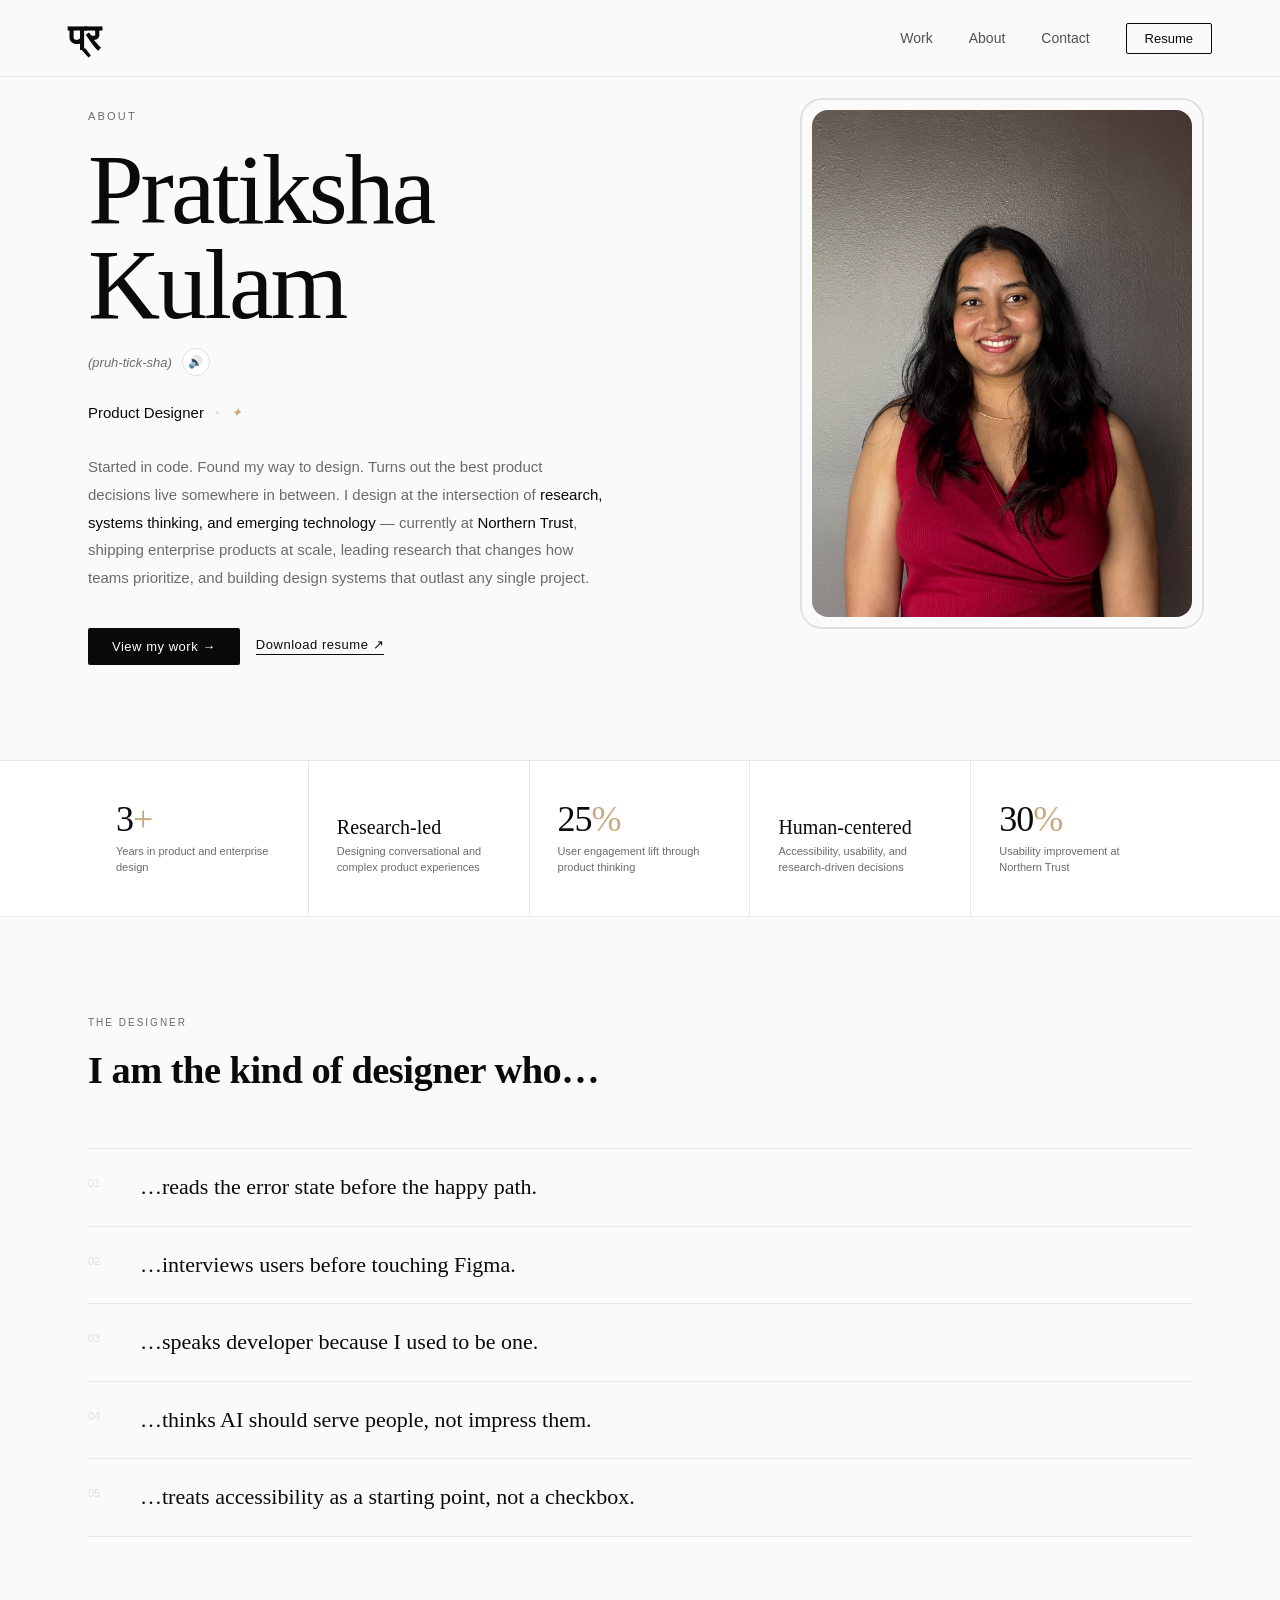
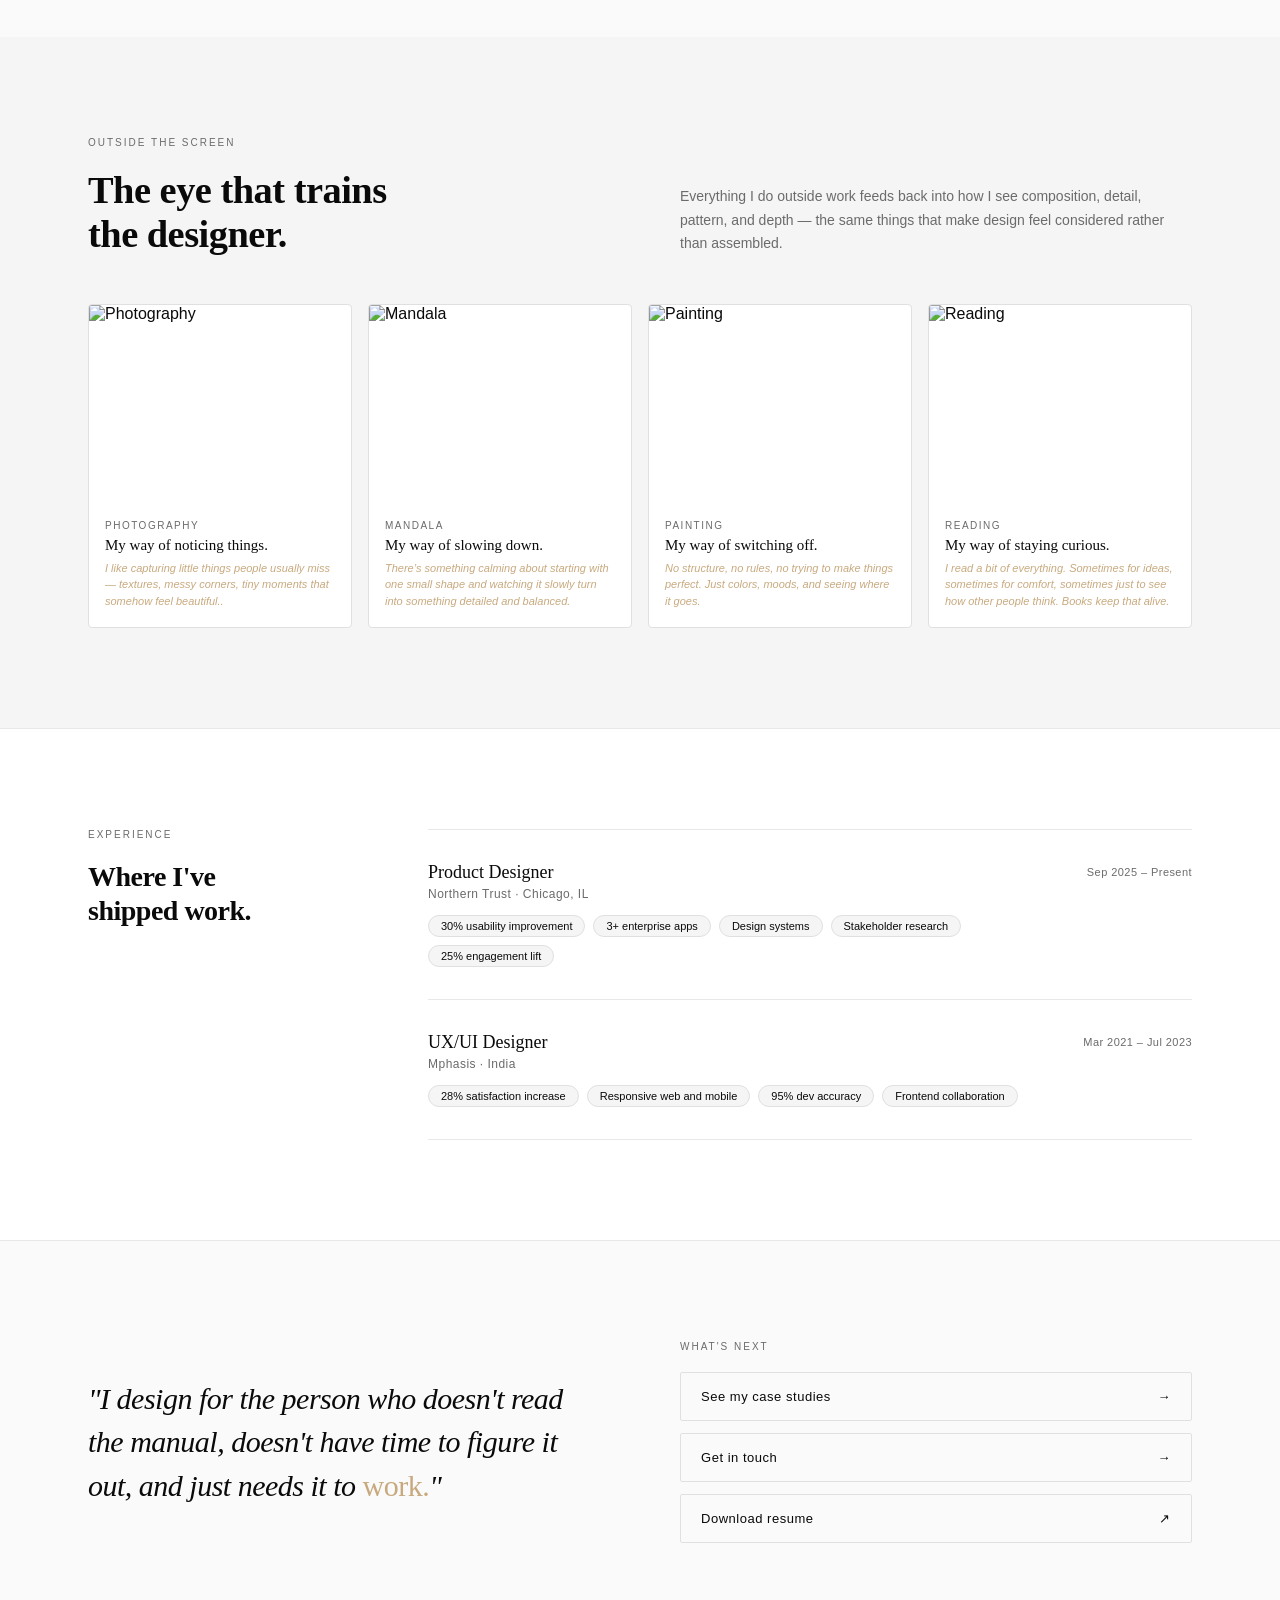
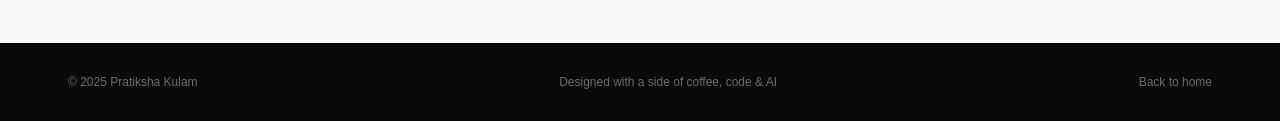
==== about.html @ eaeb9597 "Update about.html" ====
<!DOCTYPE html>
<html lang="en">
<head>
  <meta charset="UTF-8" />
  <meta name="viewport" content="width=device-width, initial-scale=1.0" />
  <title>About — Pratiksha Kulam</title>
  <style>
    *, *::before, *::after { box-sizing: border-box; margin: 0; padding: 0; }

    :root {
      --bg: #FAFAFA;
      --black: #0A0A0A;
      --white: #FFFFFF;
      --gray-light: #F5F5F5;
      --gray-mid: #E8E8E8;
      --gray-text: #6B6B6B;
      --gray-border: #E0E0E0;
      --accent: #C8A97E;
      --font-heading: 'Georgia', 'Times New Roman', serif;
      --font-body: 'Helvetica Neue', Helvetica, Arial, sans-serif;
    }

    html { scroll-behavior: smooth; }
    body {
      font-family: var(--font-body);
      background: var(--bg);
      color: var(--black);
      -webkit-font-smoothing: antialiased;
      overflow-x: hidden;
    }

    /* NAVBAR */
    nav {
      position: fixed;
      top: 0; left: 0; right: 0;
      z-index: 100;
      display: flex;
      align-items: center;
      justify-content: space-between;
      padding: 20px 68px;
      background: rgba(250,250,250,0.92);
      backdrop-filter: blur(12px);
      border-bottom: 1px solid var(--gray-mid);
    }
    .nav-logo {
      font-family: var(--font-heading);
      font-size: 36px;
      font-weight: 700;
      color: var(--black);
      text-decoration: none;
      letter-spacing: -0.5px;
      line-height: 1;
    }
    .nav-links {
      display: flex;
      align-items: center;
      gap: 36px;
      list-style: none;
      padding: 0; margin: 0;
    }
    .nav-links a {
      font-size: 14px;
      color: var(--black);
      text-decoration: none;
      opacity: 0.7;
      transition: opacity 0.2s;
    }
    .nav-links a:hover { opacity: 1; }
    .nav-resume {
      font-size: 13px !important;
      opacity: 1 !important;
      border: 1px solid var(--black);
      padding: 7px 18px;
      border-radius: 2px;
    }

    /* HERO */
    .hero {
      padding: 110px 0 95px;
      background: var(--bg);
    }
    .hero-inner {
      max-width: 1200px;
      margin: 0 auto;
      padding: 0 48px;
      display: grid;
      grid-template-columns: 1fr 380px;
      gap: 80px;
      align-items: start;
    }
    .hero-tag {
      font-size: 11px;
      letter-spacing: 0.2em;
      text-transform: uppercase;
      color: var(--gray-text);
      margin-bottom: 20px;
      display: block;
    }
    .hero-name {
      font-family: var(--font-heading);
      font-size: clamp(56px, 8vw, 100px);
      color: var(--black);
      line-height: 0.95;
      letter-spacing: -3px;
      font-weight: normal;
      margin-bottom: 16px;
    }
    .pronunciation-row {
      display: flex;
      align-items: center;
      gap: 10px;
      margin-bottom: 28px;
    }
    .pronunciation-text {
      font-size: 13px;
      color: var(--gray-text);
      font-style: italic;
    }
    .speak-btn {
      width: 28px; height: 28px;
      border-radius: 50%;
      border: 1px solid var(--gray-border);
      background: var(--white);
      cursor: pointer;
      display: flex;
      align-items: center;
      justify-content: center;
      font-size: 12px;
      transition: all 0.2s;
    }
    .speak-btn:hover { border-color: var(--black); background: var(--gray-light); }
    .speak-btn.playing { border-color: var(--accent); }
    .title-row {
      display: flex;
      align-items: center;
      gap: 12px;
      margin-bottom: 32px;
      flex-wrap: wrap;
    }
    .title-main { font-size: 15px; font-weight: 500; color: var(--black); }
    .title-dot { width: 3px; height: 3px; border-radius: 50%; background: var(--gray-border); }
    .title-fun { font-size: 13px; color: var(--gray-text); font-style: italic; }
    .accent-text { color: var(--accent); }
    .hero-bio {
      font-size: 15px;
      color: var(--gray-text);
      line-height: 1.85;
      max-width: 520px;
      margin-bottom: 36px;
    }
    .hero-bio strong { color: var(--black); font-weight: 500; }
    .hero-btns { display: flex; gap: 16px; align-items: center; }
    .btn-primary {
      background: var(--black);
      color: var(--white);
      padding: 11px 24px;
      border-radius: 2px;
      font-size: 13px;
      font-weight: 500;
      text-decoration: none;
      letter-spacing: 0.04em;
      transition: opacity 0.2s;
    }
    .btn-primary:hover { opacity: 0.75; }
    .btn-secondary {
      color: var(--black);
      font-size: 13px;
      text-decoration: none;
      border-bottom: 1px solid var(--black);
      padding-bottom: 2px;
      letter-spacing: 0.04em;
      transition: opacity 0.2s;
    }
    .btn-secondary:hover { opacity: 0.5; }

    /* PHOTO */
    .photo-img { width: 100%; aspect-ratio: 3/4; object-fit: cover; display: block; }
    .photo-placeholder {
      width: 100%;
      aspect-ratio: 3/4;
      background: var(--gray-mid);
      display: flex;
      align-items: center;
      justify-content: center;
    }
    .photo-placeholder span { font-size: 12px; color: var(--gray-text); font-style: italic; text-align: center; padding: 0 20px; }
    .photo-badge {
      position: absolute;
      bottom: 16px; left: 16px;
      background: rgba(250,250,250,0.92);
      backdrop-filter: blur(8px);
      padding: 7px 14px;
      font-size: 11px;
      letter-spacing: 0.1em;
      text-transform: uppercase;
      color: var(--black);
    }

/* FLIP CARD */
.flip-wrap {
  position: relative;
  width: 380px;
  margin-right: 60px;
}
.flip-wrap::before {
  content: '';
  position: absolute;
  top: -12px;
  left: -12px;
  right: -12px;
  bottom: -12px;
  border: 2.5px solid var(--gray-border);
  border-radius: 22px;
  z-index: 0;
  pointer-events: none;
}
    
.flip-card {
  width: 100%;
  aspect-ratio: 3/4;
  position: relative;
  border-radius: 16px;
  overflow: visible;
}
.flip-card-front,
.flip-card-back {
  position: absolute;
  top: 0; left: 0;
  width: 100%;
  height: 100%;
  overflow: visible;
  border-radius: 16px;
  transition: opacity 0.4s ease;
}
.flip-card-front img,
.flip-card-back img {
  border-radius: 16px;
}
.flip-card-front { opacity: 1; z-index: 2; }
.flip-card-back { opacity: 0; z-index: 1; }
.flip-wrap:hover .flip-card-front { opacity: 0; z-index: 1; }
.flip-wrap:hover .flip-card-back { opacity: 1; z-index: 2; }
.flip-card-back .bubble { transform: none; }
.photo-img {
  width: 100%;
  height: 100%;
  object-fit: cover;
  display: block;
  border-radius: 16px;
}

/* BUBBLES — iMessage style */
.bubble {
  position: absolute;
  padding: 9px 14px;
  font-size: 12px;
  font-family: var(--font-body);
  white-space: nowrap;
  box-shadow: 0 2px 12px rgba(0,0,0,0.10);
  animation: floatBubble 3s ease-in-out infinite;
  z-index: 10;
  border-radius: 18px;
  line-height: 1.3;
}

/* received — gray, tail on left */
.bubble.received {
  background: #E8E8E8;
  color: var(--black);
  border-bottom-left-radius: 4px;
}
.bubble.received::before {
  content: '';
  position: absolute;
  bottom: 0; left: -6px;
  width: 12px; height: 12px;
  background: #E8E8E8;
  clip-path: polygon(100% 0, 100% 100%, 0 100%);
}

/* sent — black, tail on right */
.bubble.sent {
  background: var(--black);
  color: var(--white);
  border-bottom-right-radius: 4px;
}
.bubble.sent::before {
  content: '';
  position: absolute;
  bottom: 0; right: -6px;
  width: 12px; height: 12px;
  background: var(--black);
  clip-path: polygon(0 0, 0 100%, 100% 100%);
}

/* positions — all kept inside viewport */
.b1 {
  top: 6%;
  right: -10%;
  animation-delay: 0s;
  animation-duration: 3.2s;
}
.b2 {
  top: 35%;
  left: -5%;
  animation-delay: 0.6s;
  animation-duration: 3.8s;
}
.b3 {
  bottom: 30%;
  right: -8%;
  animation-delay: 1.1s;
  animation-duration: 3.5s;
}
.b4 {
  bottom: 8%;
  left: -3%;
  animation-delay: 0.3s;
  animation-duration: 4s;
}

@keyframes floatBubble {
  0%   { transform: translateY(0px); }
  50%  { transform: translateY(-7px); }
  100% { transform: translateY(0px); }
}

    /* IMPACT BAR */
    .impact-bar {
      border-top: 1px solid var(--gray-mid);
      border-bottom: 1px solid var(--gray-mid);
      background: var(--white);
    }
    .impact-grid {
      max-width: 1200px;
      margin: 0 auto;
      padding: 0 48px;
      display: grid;
      grid-template-columns: repeat(5, 1fr);
    }
    .impact-cell {
      padding: 40px 28px;
      border-right: 1px solid var(--gray-mid);
    }
    .impact-cell:last-child { border-right: none; }
    .impact-num {
      font-family: var(--font-heading);
      font-size: 36px;
      color: var(--black);
      line-height: 1;
      margin-bottom: 6px;
      letter-spacing: -1px;
    }
    .impact-num em { font-style: normal; color: var(--accent); }
    .impact-label { font-size: 11px; color: var(--gray-text); line-height: 1.5; }

    /* I AM SECTION */
    .iam-section { padding: 100px 0; background: var(--bg); }
    .iam-inner { max-width: 1200px; margin: 0 auto; padding: 0 48px; }
    .section-label {
      font-size: 10px;
      letter-spacing: 0.2em;
      text-transform: uppercase;
      color: var(--gray-text);
      margin-bottom: 20px;
      display: block;
    }
    .iam-heading {
      font-family: var(--font-heading);
      font-size: clamp(28px, 3vw, 40px);
      color: var(--black);
      line-height: 1.15;
      letter-spacing: -0.5px;
      margin-bottom: 56px;
    }
    .iam-lines { display: flex; flex-direction: column; }
    .iam-line {
      display: grid;
      grid-template-columns: 32px 1fr;
      gap: 20px;
      align-items: start;
      padding: 24px 0;
      border-bottom: 1px solid var(--gray-mid);
      cursor: default;
    }
    .iam-line:first-child { border-top: 1px solid var(--gray-mid); }
    .iam-line:hover { background: var(--gray-light); padding: 24px 20px; margin: 0 -20px; }
    .iam-num { font-size: 11px; color: var(--gray-border); padding-top: 4px; }
    .iam-statement {
      font-family: var(--font-heading);
      font-size: clamp(17px, 1.8vw, 22px);
      color: var(--black);
      line-height: 1.3;
    }
    .iam-sub {
      font-size: 13px;
      color: var(--gray-text);
      line-height: 1.6;
      max-width: 580px;
      max-height: 0;
      overflow: hidden;
      opacity: 0;
      margin-top: 0;
      transition: max-height 0.35s ease, opacity 0.35s ease, margin-top 0.35s;
    }
    .iam-line:hover .iam-sub {
      max-height: 80px;
      opacity: 1;
      margin-top: 8px;
    }

    /* OUTSIDE SECTION */
    .outside-section { padding: 100px 0; background: var(--gray-light); }
    .outside-inner { max-width: 1200px; margin: 0 auto; padding: 0 48px; }
    .outside-header {
      display: grid;
      grid-template-columns: 1fr 1fr;
      gap: 80px;
      align-items: end;
      margin-bottom: 48px;
    }
    .outside-heading {
      font-family: var(--font-heading);
      font-size: clamp(28px, 3vw, 40px);
      color: var(--black);
      line-height: 1.15;
      letter-spacing: -0.5px;
    }
    .outside-intro { font-size: 14px; color: var(--gray-text); line-height: 1.7; }
    .outside-grid { display: grid; grid-template-columns: repeat(4, 1fr); gap: 16px; }
    .outside-card {
      background: var(--white);
      border: 1px solid var(--gray-border);
      border-radius: 4px;
      overflow: hidden;
      transition: transform 0.25s, box-shadow 0.25s;
    }
    .outside-card:hover { transform: translateY(-4px); box-shadow: 0 12px 32px rgba(0,0,0,0.07); }
    .outside-img { width: 100%; aspect-ratio: 4/3; object-fit: cover; display: block; }
    .outside-img-placeholder {
      width: 100%;
      aspect-ratio: 4/3;
      background: var(--gray-mid);
      display: flex;
      align-items: center;
      justify-content: center;
      font-size: 32px;
    }
    .outside-card-body { padding: 18px 16px; }
    .outside-card-tag { font-size: 10px; letter-spacing: 0.15em; text-transform: uppercase; color: var(--gray-text); margin-bottom: 6px; }
    .outside-card-title { font-family: var(--font-heading); font-size: 15px; color: var(--black); margin-bottom: 6px; }
    .outside-card-connect { font-size: 11px; color: var(--accent); font-style: italic; line-height: 1.5; }

    /* EXPERIENCE */
    .exp-section { padding: 100px 0; background: var(--white); border-top: 1px solid var(--gray-mid); }
    .exp-inner {
      max-width: 1200px;
      margin: 0 auto;
      padding: 0 48px;
      display: grid;
      grid-template-columns: 260px 1fr;
      gap: 80px;
    }
    .exp-heading {
      font-family: var(--font-heading);
      font-size: 28px;
      color: var(--black);
      line-height: 1.2;
      letter-spacing: -0.5px;
      position: sticky;
      top: 100px;
    }
    .exp-list { display: flex; flex-direction: column; }
    .exp-item {
      display: grid;
      grid-template-columns: 1fr auto;
      gap: 32px;
      padding: 32px 0;
      border-bottom: 1px solid var(--gray-mid);
    }
    .exp-item:first-child { border-top: 1px solid var(--gray-mid); }
    .exp-role { font-family: var(--font-heading); font-size: 18px; color: var(--black); margin-bottom: 4px; }
    .exp-company { font-size: 12px; color: var(--gray-text); letter-spacing: 0.04em; margin-bottom: 14px; }
    .exp-highlights { display: flex; flex-wrap: wrap; gap: 8px; }
    .exp-highlight {
      font-size: 11px;
      color: var(--black);
      background: var(--gray-light);
      border: 1px solid var(--gray-border);
      padding: 4px 12px;
      border-radius: 100px;
    }
    .exp-period { font-size: 11px; color: var(--gray-text); white-space: nowrap; letter-spacing: 0.04em; padding-top: 4px; }

    /* CLOSING */
    .quote-section { padding: 100px 0; background: var(--bg); border-top: 1px solid var(--gray-mid); }
    .quote-inner {
      max-width: 1200px;
      margin: 0 auto;
      padding: 0 48px;
      display: grid;
      grid-template-columns: 1fr 1fr;
      gap: 80px;
      align-items: center;
    }
    .quote-text {
      font-family: var(--font-heading);
      font-size: clamp(20px, 2.5vw, 30px);
      font-style: italic;
      color: var(--black);
      line-height: 1.45;
      letter-spacing: -0.5px;
    }
    .quote-text em { color: var(--accent); font-style: normal; }
    .quote-cta-label { font-size: 10px; letter-spacing: 0.2em; text-transform: uppercase; color: var(--gray-text); margin-bottom: 20px; }
    .quote-cta-links { display: flex; flex-direction: column; gap: 12px; }
    .quote-link {
      display: flex;
      align-items: center;
      justify-content: space-between;
      padding: 16px 20px;
      border: 1px solid var(--gray-border);
      border-radius: 2px;
      text-decoration: none;
      color: var(--black);
      font-size: 13px;
      font-weight: 500;
      letter-spacing: 0.04em;
      transition: background 0.2s, border-color 0.2s, color 0.2s;
    }
    .quote-link:hover { background: var(--black); color: var(--white); border-color: var(--black); }

    /* FOOTER */
    footer {
      background: var(--black);
      color: rgba(255,255,255,0.4);
      padding: 32px 68px;
      display: flex;
      align-items: center;
      justify-content: space-between;
      font-size: 12px;
    }
    footer a { color: rgba(255,255,255,0.4); text-decoration: none; }
    footer a:hover { color: rgba(255,255,255,0.7); }

    /* FADE IN */
    .fade-in {
      opacity: 0;
      transform: translateY(22px);
      transition: opacity 0.65s ease, transform 0.65s ease;
    }
    .fade-in.visible { opacity: 1; transform: translateY(0); }

    /* RESPONSIVE */
    @media (max-width: 1024px) {
      nav { padding: 18px 32px; }
      .hero-inner { grid-template-columns: 1fr; gap: 48px; }
      .hero-photo { max-width: 340px; }
      .impact-grid { grid-template-columns: repeat(3, 1fr); }
      .impact-cell:nth-child(3) { border-right: none; }
      .impact-cell:nth-child(4) { border-top: 1px solid var(--gray-mid); }
      .outside-header { grid-template-columns: 1fr; gap: 20px; }
      .outside-grid { grid-template-columns: 1fr 1fr; }
      .exp-inner { grid-template-columns: 1fr; gap: 40px; }
      .exp-heading { position: static; }
      .quote-inner { grid-template-columns: 1fr; gap: 40px; }
    }
    @media (max-width: 640px) {
      nav { padding: 16px 20px; }
      .nav-links { gap: 20px; }
      .hero-inner, .iam-inner, .outside-inner, .exp-inner, .quote-inner { padding: 0 24px; }
      .impact-grid { grid-template-columns: 1fr 1fr; padding: 0 24px; }
      .outside-grid { grid-template-columns: 1fr 1fr; }
      footer { padding: 24px; flex-direction: column; gap: 8px; text-align: center; }
    }
  </style>
</head>
<body>

<nav>
  <a class="nav-logo" href="index.html">प्र</a>
  <ul class="nav-links">
    <li><a href="index.html#work">Work</a></li>
    <li><a href="about.html">About</a></li>
    <li><a href="index.html#contact">Contact</a></li>
    <li><a href="resume.pdf" class="nav-resume">Resume</a></li>
  </ul>
</nav>

<section class="hero">
  <div class="hero-inner">
    <div class="fade-in">
      <span class="hero-tag">About</span>
      <h1 class="hero-name">Pratiksha<br>Kulam</h1>
      <div class="pronunciation-row">
        <span class="pronunciation-text">(pruh-tick-sha)</span>
        <button class="speak-btn" id="speakBtn" title="Hear my name" aria-label="Play name pronunciation">🔊</button>
      </div>
      <div class="title-row">
        <span class="title-main">Product Designer</span>
        <span class="title-dot"></span>
        <span class="title-fun"><span class="accent-text">✦</span></span>
      </div>
      <p class="hero-bio">
        Started in code. Found my way to design. Turns out the best product decisions live somewhere in between. I design at the intersection of <strong>research, systems thinking, and emerging technology</strong> — currently at <strong>Northern Trust</strong>, shipping enterprise products at scale, leading research that changes how teams prioritize, and building design systems that outlast any single project.
      </p>
      <div class="hero-btns">
        <a href="index.html#work" class="btn-primary">View my work →</a>
        <a href="resume.pdf" target="_blank" class="btn-secondary">Download resume ↗</a>
      </div>
    </div>
    <div class="flip-wrap fade-in" style="transition-delay:0.15s;">
      <div class="flip-card">
        <div class="flip-card-inner">

          <!-- FRONT -->
          <div class="flip-card-front">
            <img src="prof-me1.jpeg" alt="Pratiksha Kulam" class="photo-img" />
          </div>

          <!-- BACK -->
          <div class="flip-card-back">
            <img src="me2.jpeg" alt="Pratiksha having fun" class="photo-img" />
            <!-- bubbles outside frame -->
            <div class="bubble b1 received">Always moody ☁️</div>
            <div class="bubble b2 sent">Coffee addict ☕</div>
            <div class="bubble b3 received">Burger enthusiast 🍔</div>
            <div class="bubble b4 sent">Funny by accident 😅</div>
          </div>

        </div>
      </div>
    </div>
  </div>
</section>

<div class="impact-bar fade-in">
  <div class="impact-grid">
    <div class="impact-cell">
      <p class="impact-num">3<em>+</em></p>
      <p class="impact-label">Years in product and enterprise design</p>
    </div>
    <div class="impact-cell">
      <p class="impact-num" style="font-size:20px;letter-spacing:0;padding-top:16px;">Research-led</p>
      <p class="impact-label">Designing conversational and complex product experiences</p>
    </div>
    <div class="impact-cell">
      <p class="impact-num">25<em>%</em></p>
      <p class="impact-label">User engagement lift through product thinking</p>
    </div>
    <div class="impact-cell">
      <p class="impact-num" style="font-size:20px;letter-spacing:0;padding-top:16px;">Human-centered</p>
      <p class="impact-label">Accessibility, usability, and research-driven decisions</p>
    </div>
    <div class="impact-cell">
      <p class="impact-num">30<em>%</em></p>
      <p class="impact-label">Usability improvement at Northern Trust</p>
     </div>
  </div>
</div>

<section class="iam-section">
  <div class="iam-inner fade-in">
    <span class="section-label">The designer</span>
    <h2 class="iam-heading">I am the kind of designer who…</h2>
    <div class="iam-lines">
      <div class="iam-line">
        <span class="iam-num">01</span>
        <div>
          <p class="iam-statement">…reads the error state before the happy path.</p>
          <p class="iam-sub">Edge cases aren't edge cases to real users. I design for the moment things go wrong because that's when trust is built or broken.</p>
        </div>
      </div>
      <div class="iam-line">
        <span class="iam-num">02</span>
        <div>
          <p class="iam-statement">…interviews users before touching Figma.</p>
          <p class="iam-sub">70% of my time is in research. Finding the right problem is half the solution, the other half is making sure you've actually talked to the people who have it.</p>
        </div>
      </div>
      <div class="iam-line">
        <span class="iam-num">03</span>
        <div>
          <p class="iam-statement">…speaks developer because I used to be one.</p>
          <p class="iam-sub">CS degree + frontend experience means I design with implementation in mind and hand off without surprises.</p>
        </div>
      </div>
      <div class="iam-line">
        <span class="iam-num">04</span>
        <div>
          <p class="iam-statement">…thinks AI should serve people, not impress them.</p>
          <p class="iam-sub">I design for LLM-integrated experiences and conversational UI, not because it's trendy, but because that's where the hardest UX problems are right now.</p>
        </div>
      </div>
      <div class="iam-line">
        <span class="iam-num">05</span>
        <div>
          <p class="iam-statement">…treats accessibility as a starting point, not a checkbox.</p>
          <p class="iam-sub">WCAG compliance, screen reader logic, keyboard navigation baked in from day one. If it doesn't work for everyone, it's not done.</p>
        </div>
      </div>
    </div>
  </div>
</section>

<section class="outside-section">
  <div class="outside-inner fade-in">
    <div class="outside-header">
      <div>
        <span class="section-label">Outside the screen</span>
        <h2 class="outside-heading">The eye that trains<br>the designer.</h2>
      </div>
      <p class="outside-intro">Everything I do outside work feeds back into how I see composition, detail, pattern, and depth — the same things that make design feel considered rather than assembled.</p>
    </div>
    <div class="outside-grid">
      <div class="outside-card">
        <img src="hobby-photography.jpeg" alt="Photography" class="outside-img" />
        <div class="outside-card-body">
          <p class="outside-card-tag">Photography</p>
          <p class="outside-card-title">My way of noticing things.</p>
          <p class="outside-card-connect">I like capturing little things people usually miss — textures, messy corners, tiny moments that somehow feel beautiful..</p>
        </div>
      </div>
      <div class="outside-card">
        <img src="hobby-mandala.jpeg" alt="Mandala" class="outside-img" />
        <div class="outside-card-body">
          <p class="outside-card-tag">Mandala</p>
          <p class="outside-card-title">My way of slowing down.</p>
          <p class="outside-card-connect">There’s something calming about starting with one small shape and watching it slowly turn into something detailed and balanced.</p>
        </div>
      </div>
      <div class="outside-card">
        <img src="hobby-painting.jpeg" alt="Painting" class="outside-img" />
        <div class="outside-card-body">
          <p class="outside-card-tag">Painting</p>
          <p class="outside-card-title">My way of switching off.</p>
          <p class="outside-card-connect">No structure, no rules, no trying to make things perfect. Just colors, moods, and seeing where it goes.</p>
        </div>
      </div>
      <div class="outside-card">
        <img src="hobby-reading.jpg" alt="Reading" class="outside-img" />
        <div class="outside-card-body">
          <p class="outside-card-tag">Reading</p>
          <p class="outside-card-title">My way of staying curious.</p>
          <p class="outside-card-connect">I read a bit of everything. Sometimes for ideas, sometimes for comfort, sometimes just to see how other people think. Books keep that alive.</p>
        </div>
      </div>
      </div>
    </div>
  </div>
</section>

<section class="exp-section">
  <div class="exp-inner fade-in">
    <div>
      <span class="section-label">Experience</span>
      <h2 class="exp-heading">Where I've<br>shipped work.</h2>
    </div>
    <div class="exp-list">
      <div class="exp-item">
        <div>
          <p class="exp-role">Product Designer</p>
          <p class="exp-company">Northern Trust · Chicago, IL</p>
          <div class="exp-highlights">
            <span class="exp-highlight">30% usability improvement</span>
            <span class="exp-highlight">3+ enterprise apps</span>
            <span class="exp-highlight">Design systems</span>
            <span class="exp-highlight">Stakeholder research</span>
            <span class="exp-highlight">25% engagement lift</span>
          </div>
        </div>
        <p class="exp-period">Sep 2025 – Present</p>
      </div>
      <div class="exp-item">
        <div>
          <p class="exp-role">UX/UI Designer</p>
          <p class="exp-company">Mphasis · India</p>
          <div class="exp-highlights">
            <span class="exp-highlight">28% satisfaction increase</span>
            <span class="exp-highlight">Responsive web and mobile</span>
            <span class="exp-highlight">95% dev accuracy</span>
            <span class="exp-highlight">Frontend collaboration</span>
          </div>
        </div>
        <p class="exp-period">Mar 2021 – Jul 2023</p>
      </div>
    </div>
  </div>
</section>

<section class="quote-section">
  <div class="quote-inner fade-in">
    <blockquote class="quote-text">
      "I design for the person who doesn't read the manual, doesn't have time to figure it out, and just needs it to <em>work.</em>"
    </blockquote>
    <div>
      <p class="quote-cta-label">What's next</p>
      <div class="quote-cta-links">
        <a href="index.html#work" class="quote-link"><span>See my case studies</span><span>→</span></a>
        <a href="mailto:pratiksham.kulam@gmail.com" class="quote-link"><span>Get in touch</span><span>→</span></a>
        <a href="resume.pdf" target="_blank" class="quote-link"><span>Download resume</span><span>↗</span></a>
      </div>
    </div>
  </div>
</section>

<footer>
  <span>© 2025 Pratiksha Kulam</span>
  <span>Designed with a side of coffee, code & AI</span>
  <span><a href="index.html">Back to home</a></span>
</footer>

<script>
  const observer = new IntersectionObserver((entries) => {
    entries.forEach(el => {
      if (el.isIntersecting) {
        el.target.classList.add('visible');
        observer.unobserve(el.target);
      }
    });
  }, { threshold: 0.06 });
  document.querySelectorAll('.fade-in').forEach(el => observer.observe(el));

  const speakBtn = document.getElementById('speakBtn');
  speakBtn.addEventListener('click', () => {
    if ('speechSynthesis' in window) {
      window.speechSynthesis.cancel();
      const utter = new SpeechSynthesisUtterance('Pruh tick sha');
      utter.rate = 0.75;
      utter.pitch = 1.05;
      utter.lang = 'en-US';
      speakBtn.classList.add('playing');
      utter.onend = () => speakBtn.classList.remove('playing');
      window.speechSynthesis.speak(utter);
    }
  });
</script>
</body>
</html>
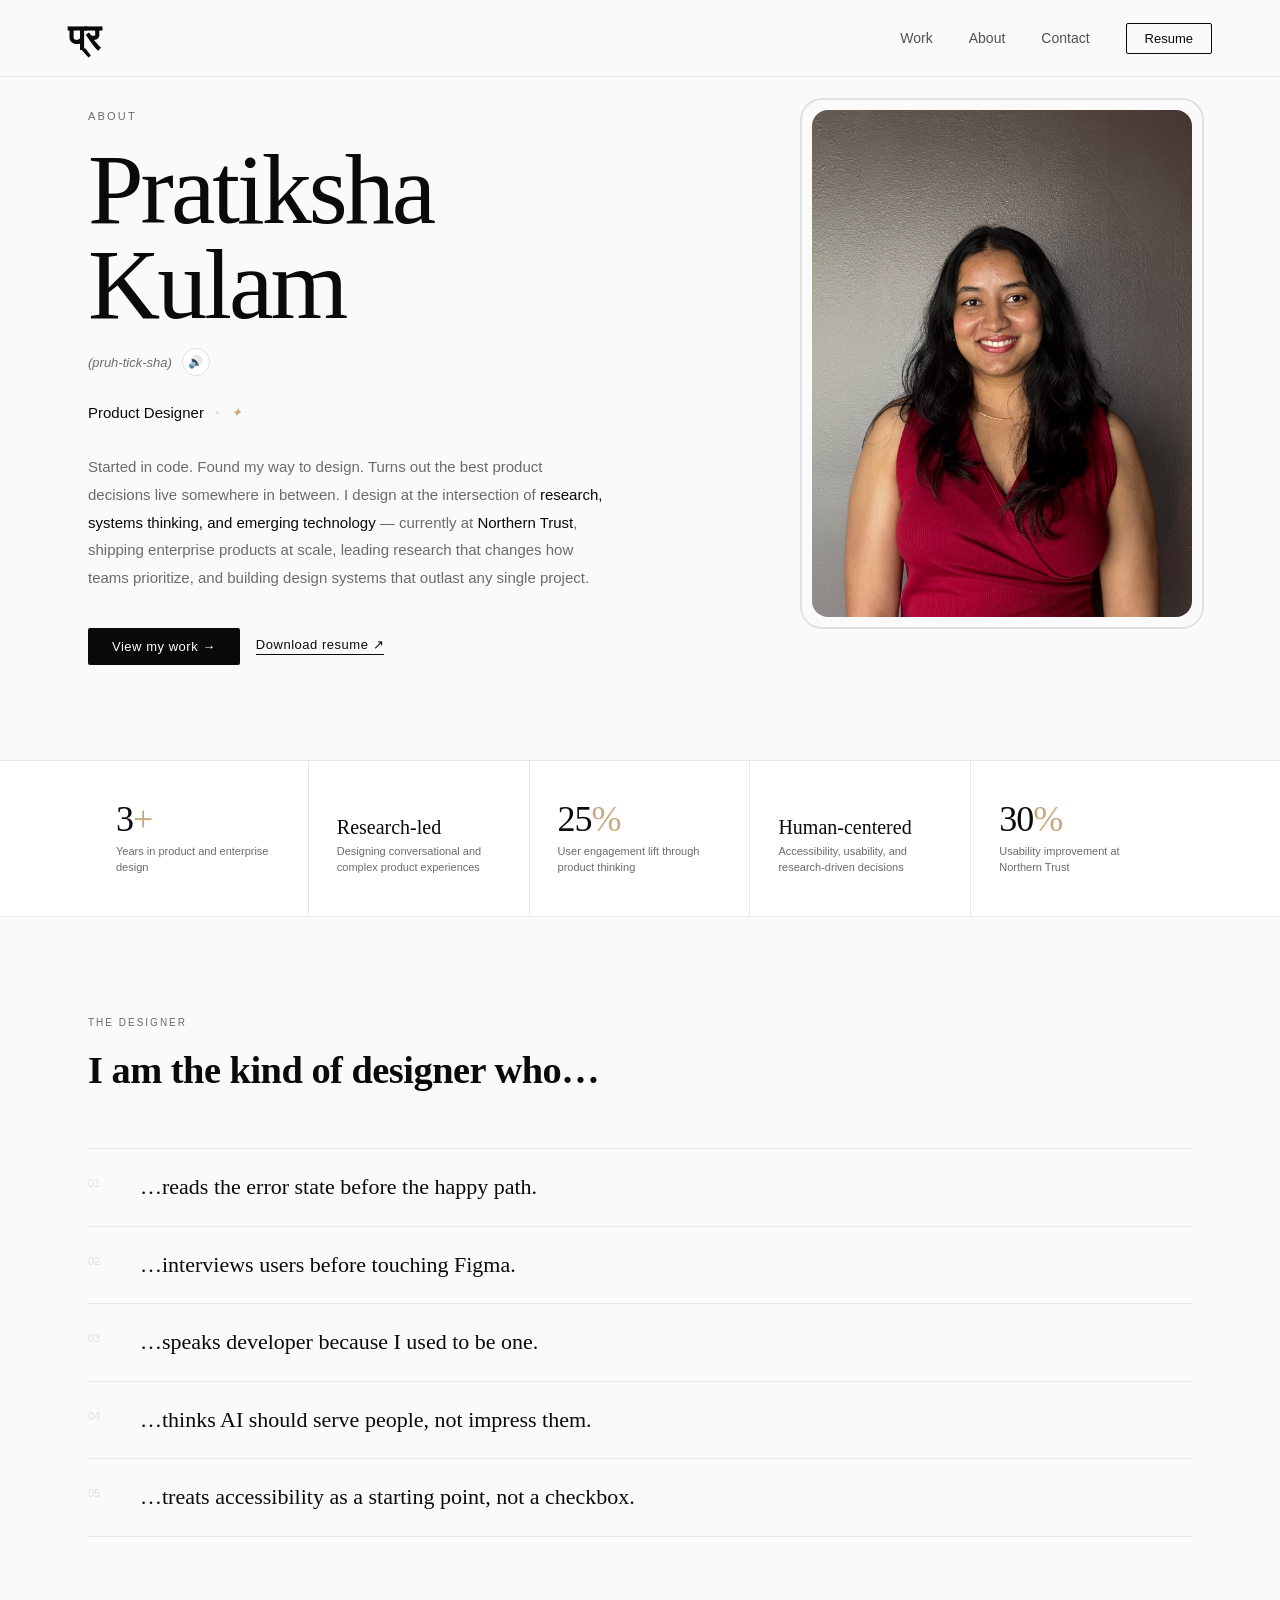
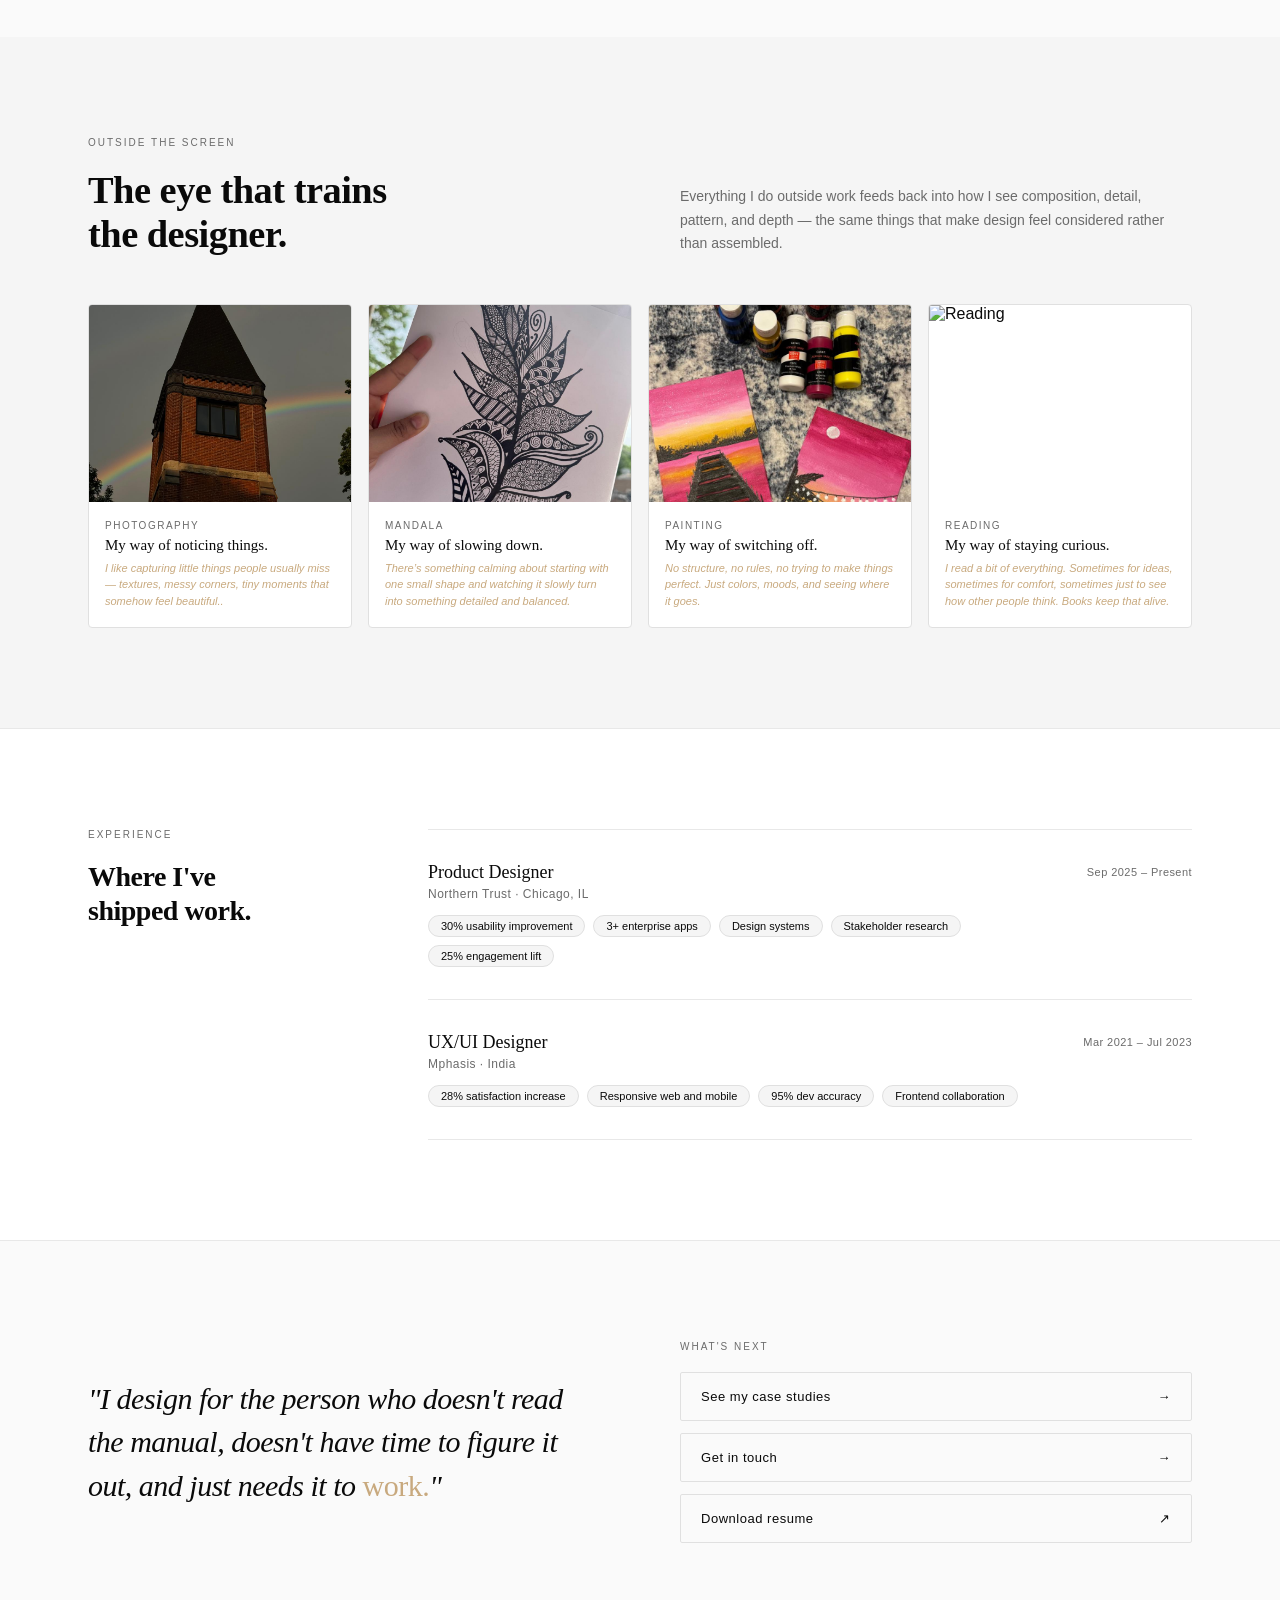
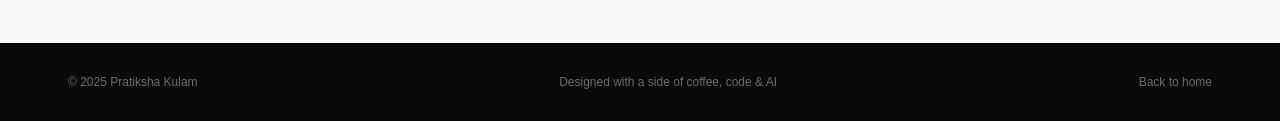
==== commit 9e5edf1d: "Update about.html" ====
--- a/about.html
+++ b/about.html
@@ -714,7 +714,7 @@
     </div>
     <div class="outside-grid">
       <div class="outside-card">
-        <img src="hobby-photography.jpeg" alt="Photography" class="outside-img" />
+        <img src="photography.jpeg" alt="Photography" class="outside-img" />
         <div class="outside-card-body">
           <p class="outside-card-tag">Photography</p>
           <p class="outside-card-title">My way of noticing things.</p>
@@ -722,7 +722,7 @@
         </div>
       </div>
       <div class="outside-card">
-        <img src="hobby-mandala.jpeg" alt="Mandala" class="outside-img" />
+        <img src="mandala.jpeg" alt="Mandala" class="outside-img" />
         <div class="outside-card-body">
           <p class="outside-card-tag">Mandala</p>
           <p class="outside-card-title">My way of slowing down.</p>
@@ -730,7 +730,7 @@
         </div>
       </div>
       <div class="outside-card">
-        <img src="hobby-painting.jpeg" alt="Painting" class="outside-img" />
+        <img src="painting.jpeg" alt="Painting" class="outside-img" />
         <div class="outside-card-body">
           <p class="outside-card-tag">Painting</p>
           <p class="outside-card-title">My way of switching off.</p>
@@ -738,7 +738,7 @@
         </div>
       </div>
       <div class="outside-card">
-        <img src="hobby-reading.jpg" alt="Reading" class="outside-img" />
+        <img src="reading.jpg" alt="Reading" class="outside-img" />
         <div class="outside-card-body">
           <p class="outside-card-tag">Reading</p>
           <p class="outside-card-title">My way of staying curious.</p>
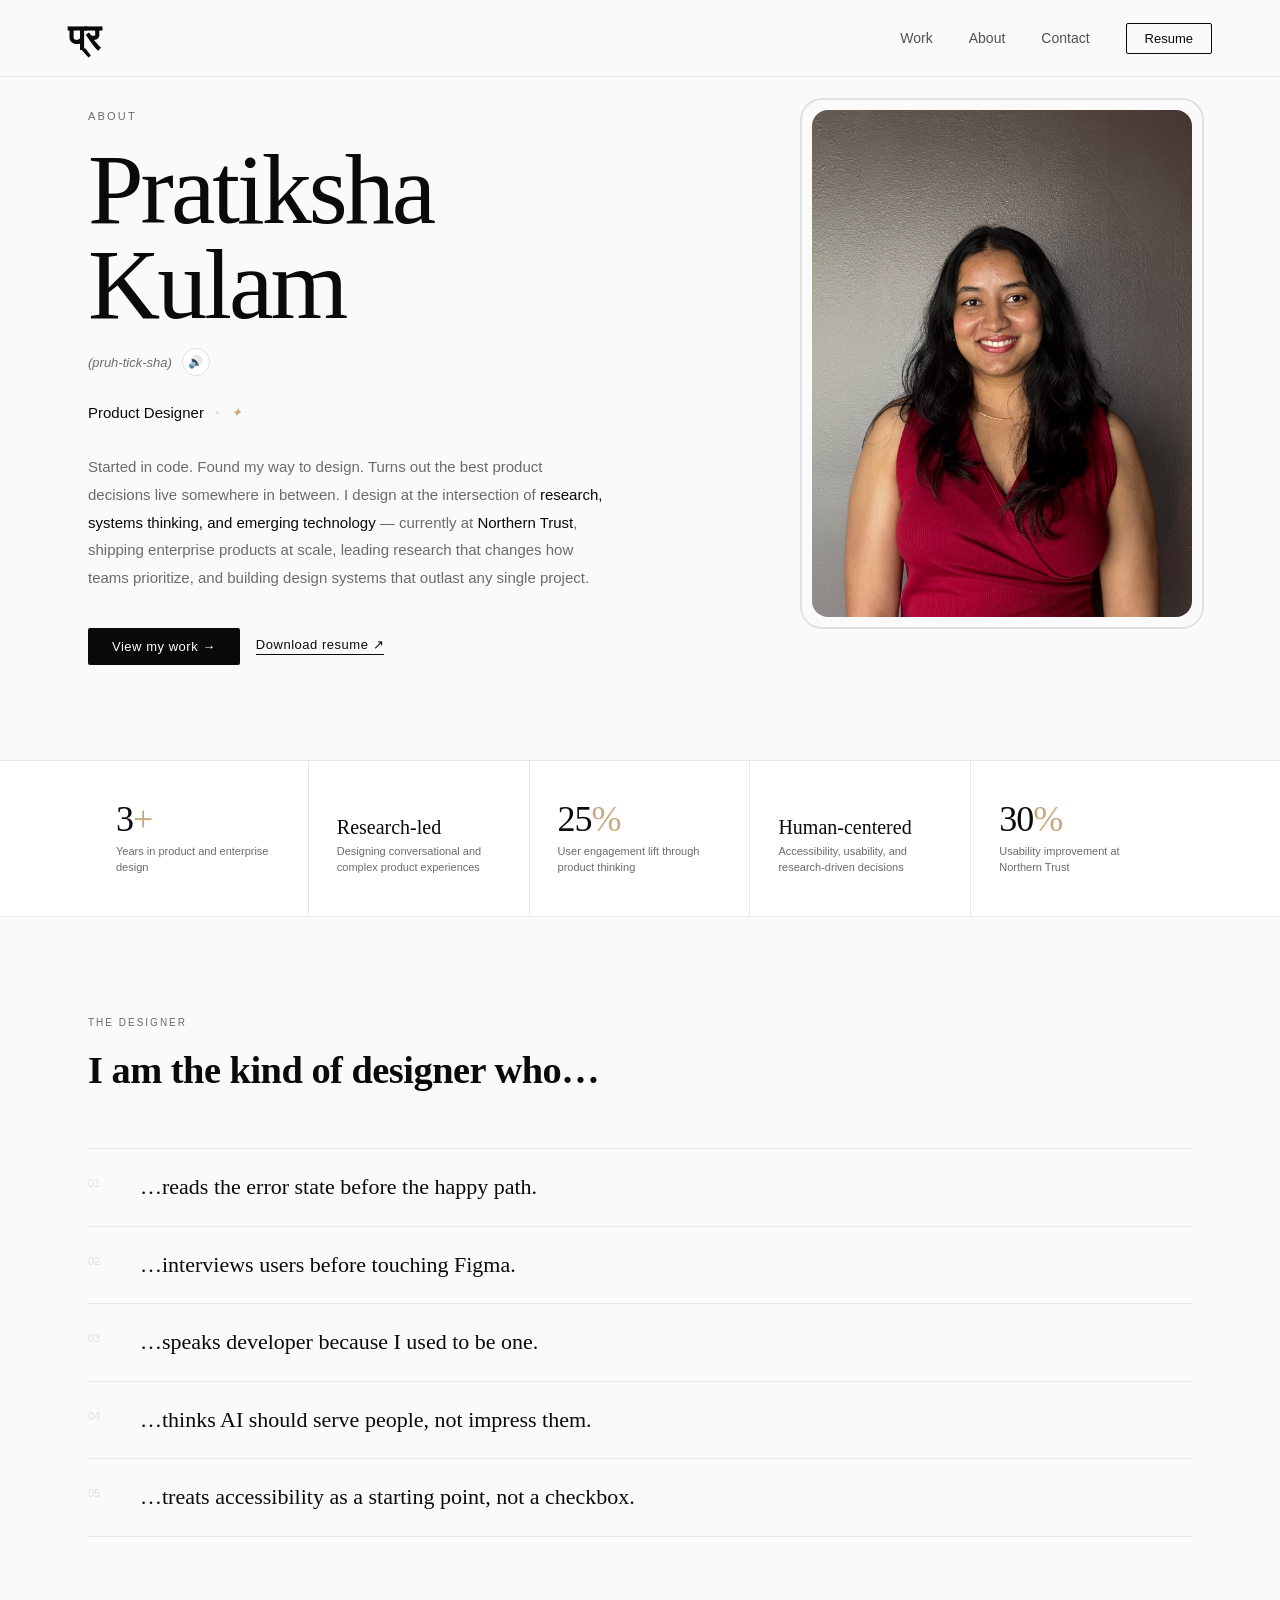
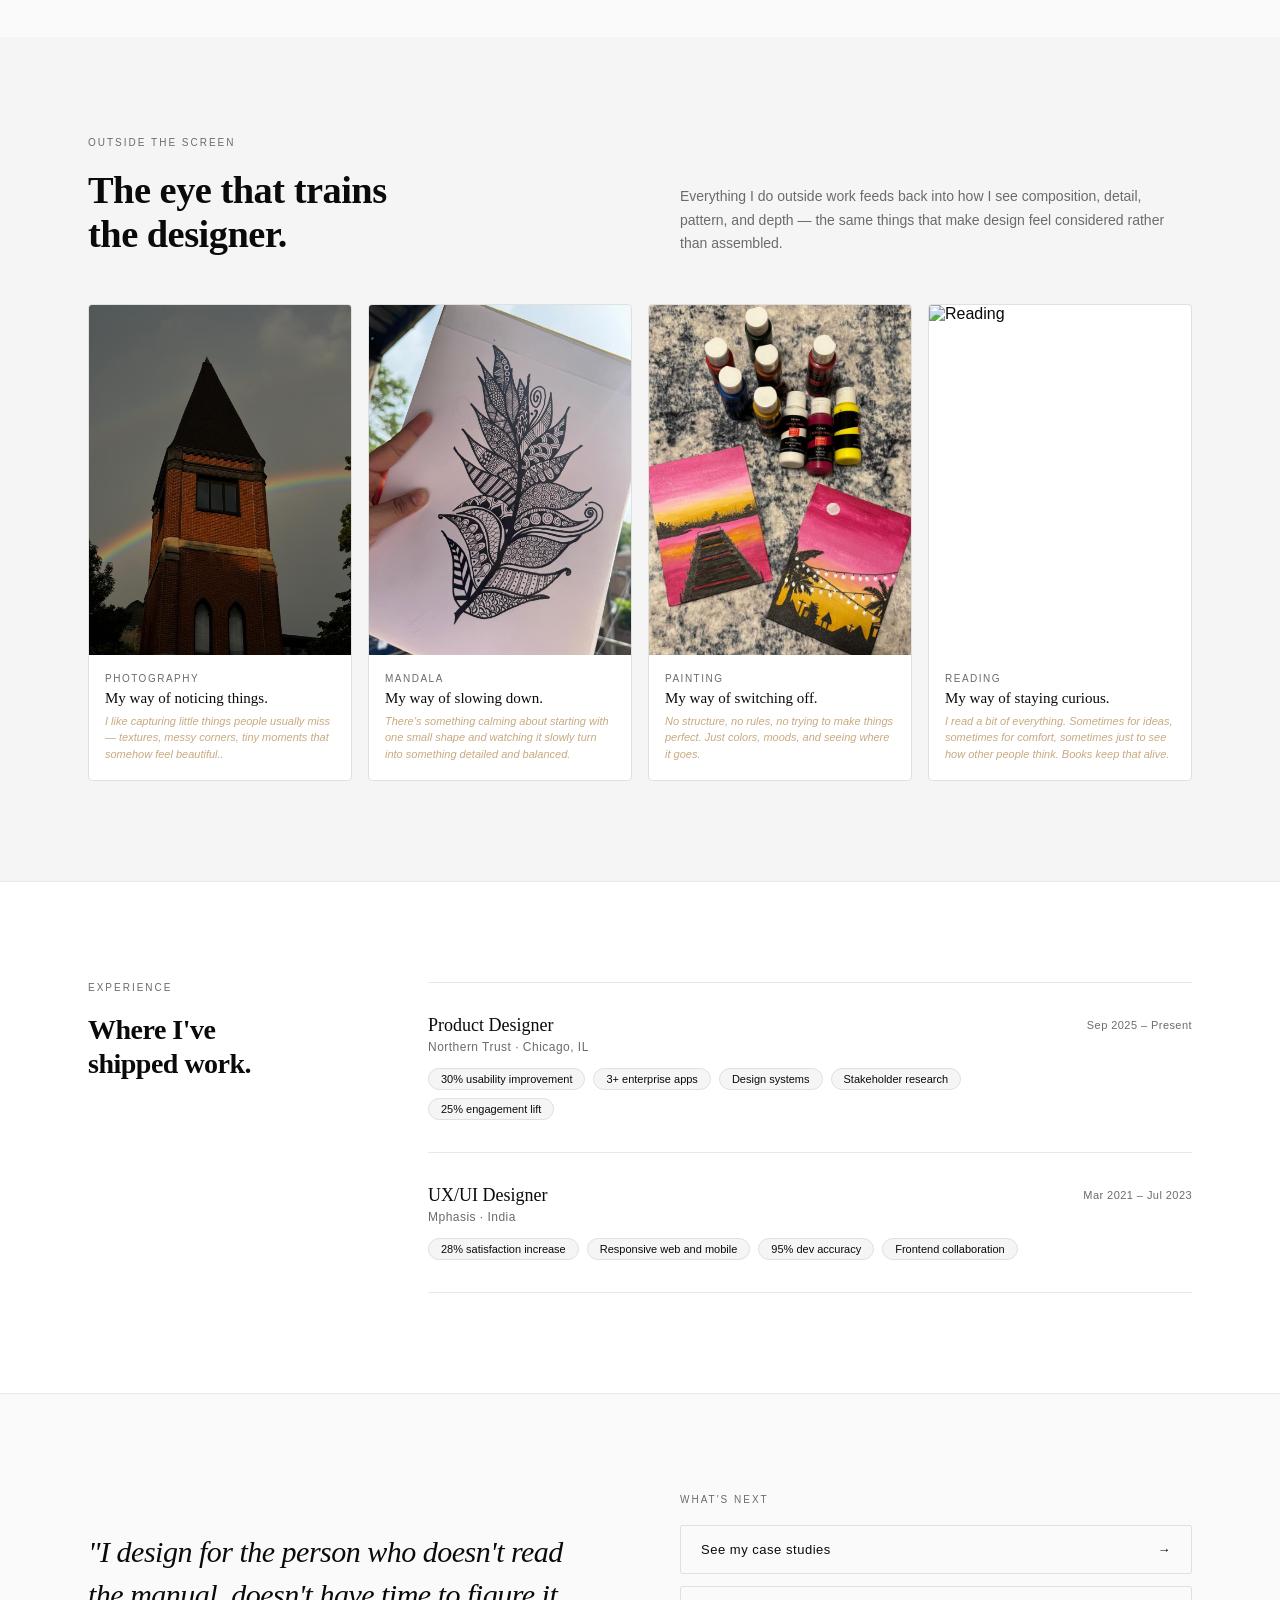
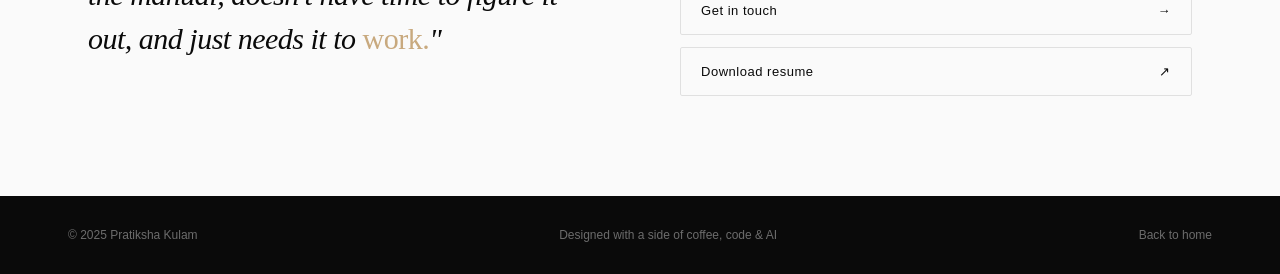
==== commit ed2d27ca: "Update about.html" ====
--- a/about.html
+++ b/about.html
@@ -436,7 +436,7 @@
       transition: transform 0.25s, box-shadow 0.25s;
     }
     .outside-card:hover { transform: translateY(-4px); box-shadow: 0 12px 32px rgba(0,0,0,0.07); }
-    .outside-img { width: 100%; aspect-ratio: 4/3; object-fit: cover; display: block; }
+    .outside-img { width: 100%; aspect-ratio: 3/4; object-fit: cover; display: block; }
     .outside-img-placeholder {
       width: 100%;
       aspect-ratio: 4/3;
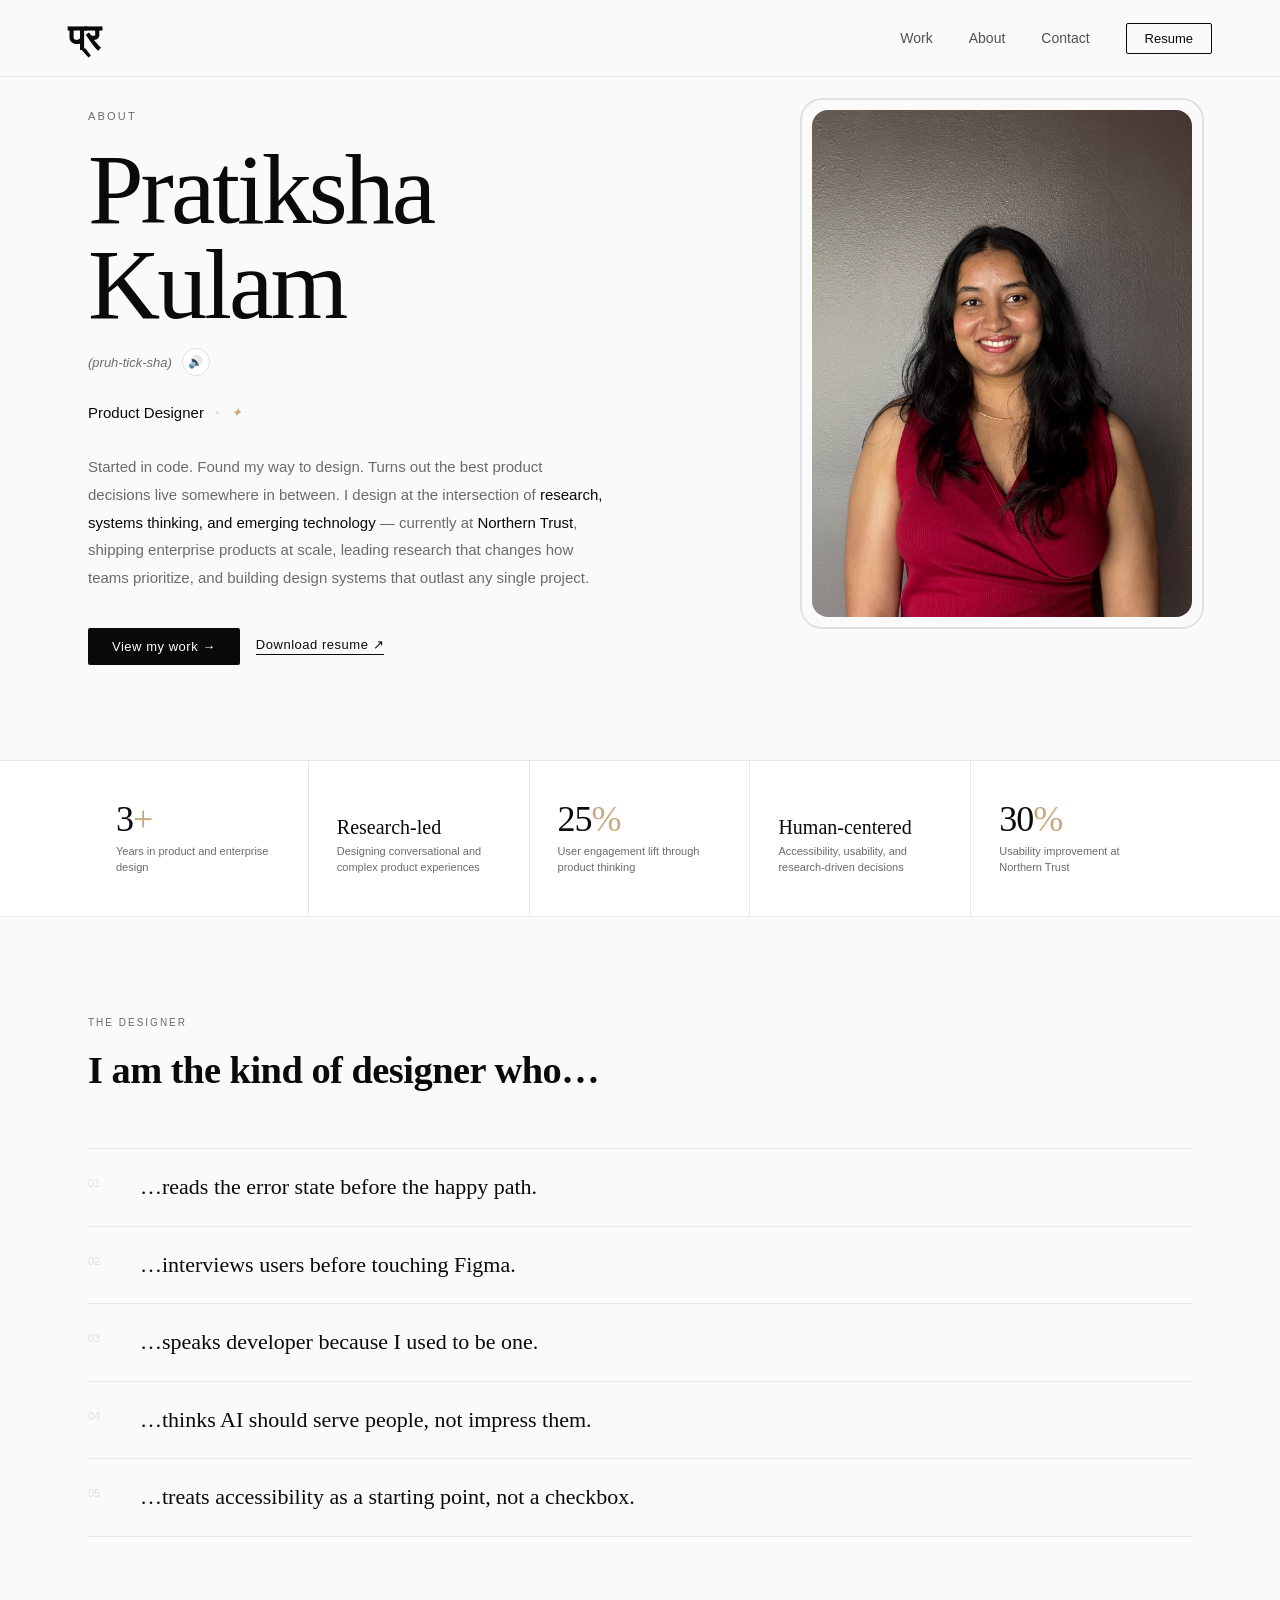
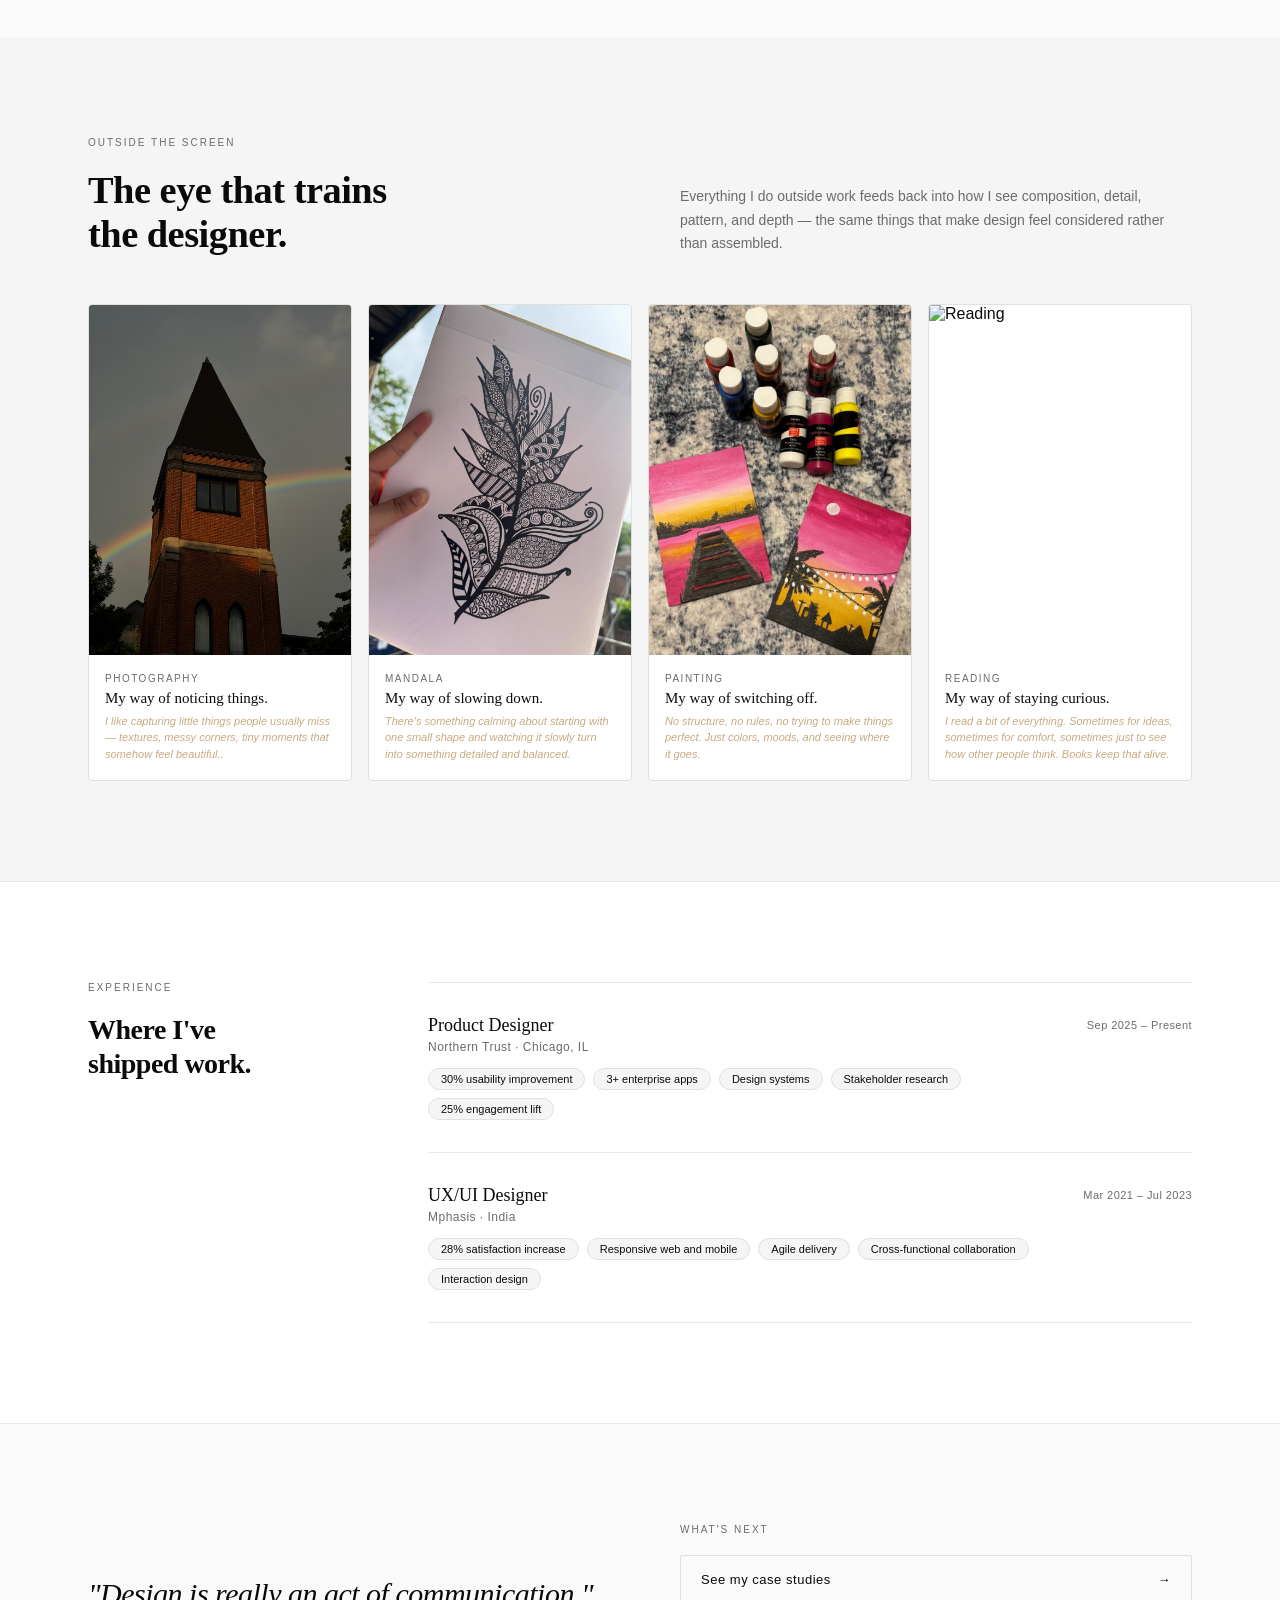
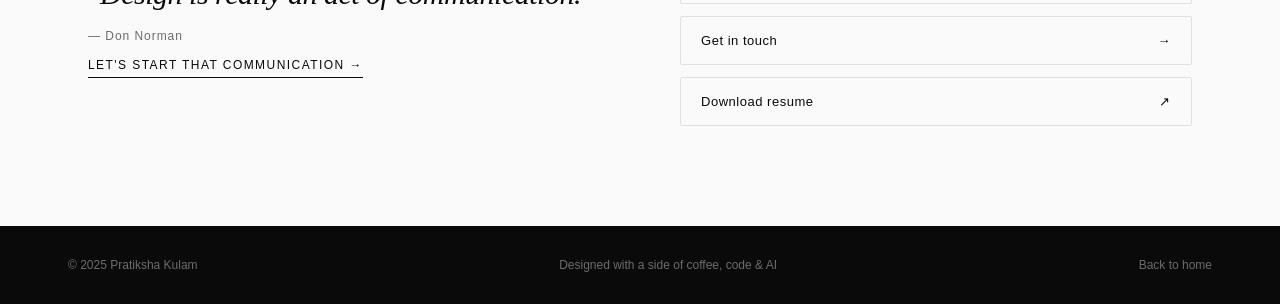
==== commit 95450566: "Update about.html" ====
--- a/about.html
+++ b/about.html
@@ -510,8 +510,30 @@
       color: var(--black);
       line-height: 1.45;
       letter-spacing: -0.5px;
+      display: flex;
+      flex-direction: column;
+      gap: 12px;
     }
     .quote-text em { color: var(--accent); font-style: normal; }
+    .quote-cite {
+      font-family: var(--font-body);
+      font-size: 12px;
+      font-style: normal;
+      color: var(--gray-text);
+      letter-spacing: 0.08em;
+    }
+    .quote-invite {
+      font-family: var(--font-body);
+      font-size: 12px;
+      font-style: normal;
+      color: var(--black);
+      letter-spacing: 0.12em;
+      text-transform: uppercase;
+      border-bottom: 1px solid var(--black);
+      padding-bottom: 2px;
+      align-self: flex-start;
+      cursor: pointer;
+    }
     .quote-cta-label { font-size: 10px; letter-spacing: 0.2em; text-transform: uppercase; color: var(--gray-text); margin-bottom: 20px; }
     .quote-cta-links { display: flex; flex-direction: column; gap: 12px; }
     .quote-link {
@@ -778,8 +800,9 @@
           <div class="exp-highlights">
             <span class="exp-highlight">28% satisfaction increase</span>
             <span class="exp-highlight">Responsive web and mobile</span>
-            <span class="exp-highlight">95% dev accuracy</span>
-            <span class="exp-highlight">Frontend collaboration</span>
+            <span class="exp-highlight">Agile delivery</span>
+            <span class="exp-highlight">Cross-functional collaboration</span>
+            <span class="exp-highlight">Interaction design</span>
           </div>
         </div>
         <p class="exp-period">Mar 2021 – Jul 2023</p>
@@ -791,7 +814,9 @@
 <section class="quote-section">
   <div class="quote-inner fade-in">
     <blockquote class="quote-text">
-      "I design for the person who doesn't read the manual, doesn't have time to figure it out, and just needs it to <em>work.</em>"
+      "Design is really an act of communication."
+      <cite class="quote-cite">— Don Norman</cite>
+      <span class="quote-invite">Let's start that communication →</span>
     </blockquote>
     <div>
       <p class="quote-cta-label">What's next</p>
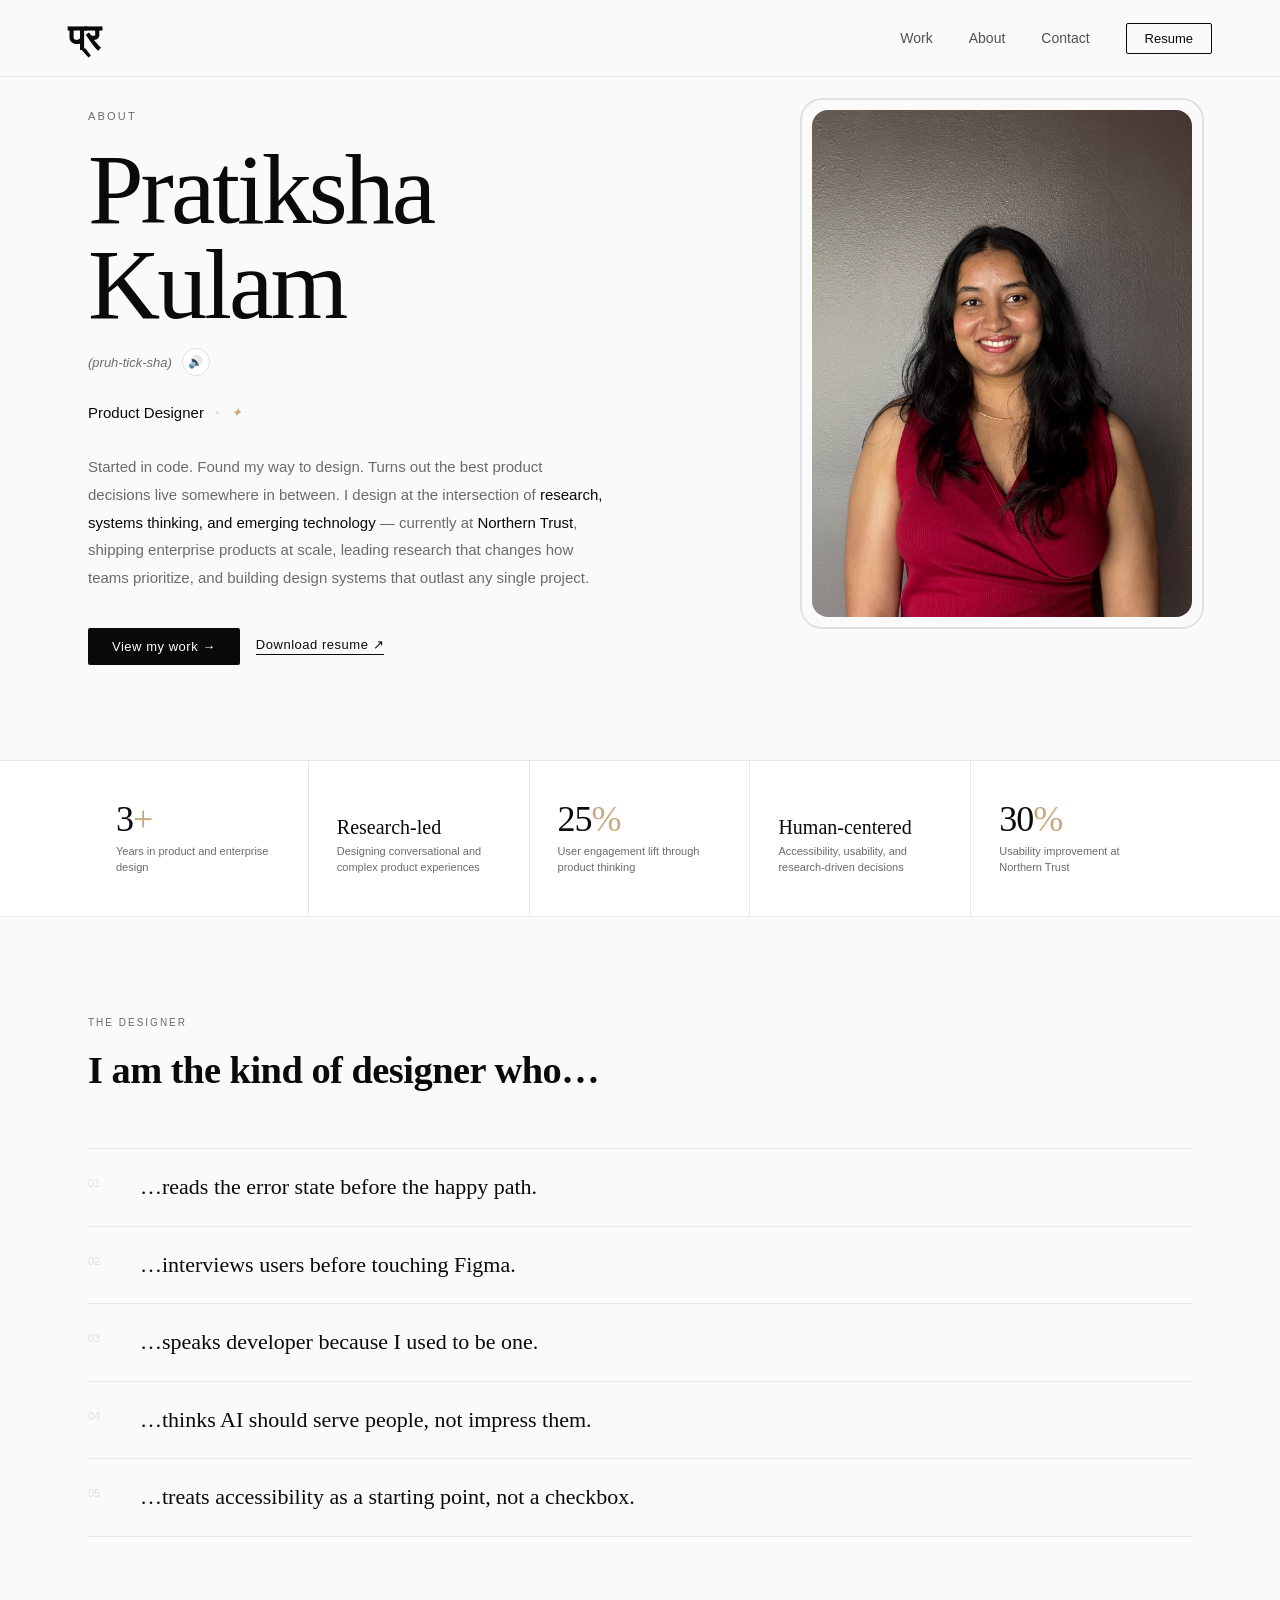
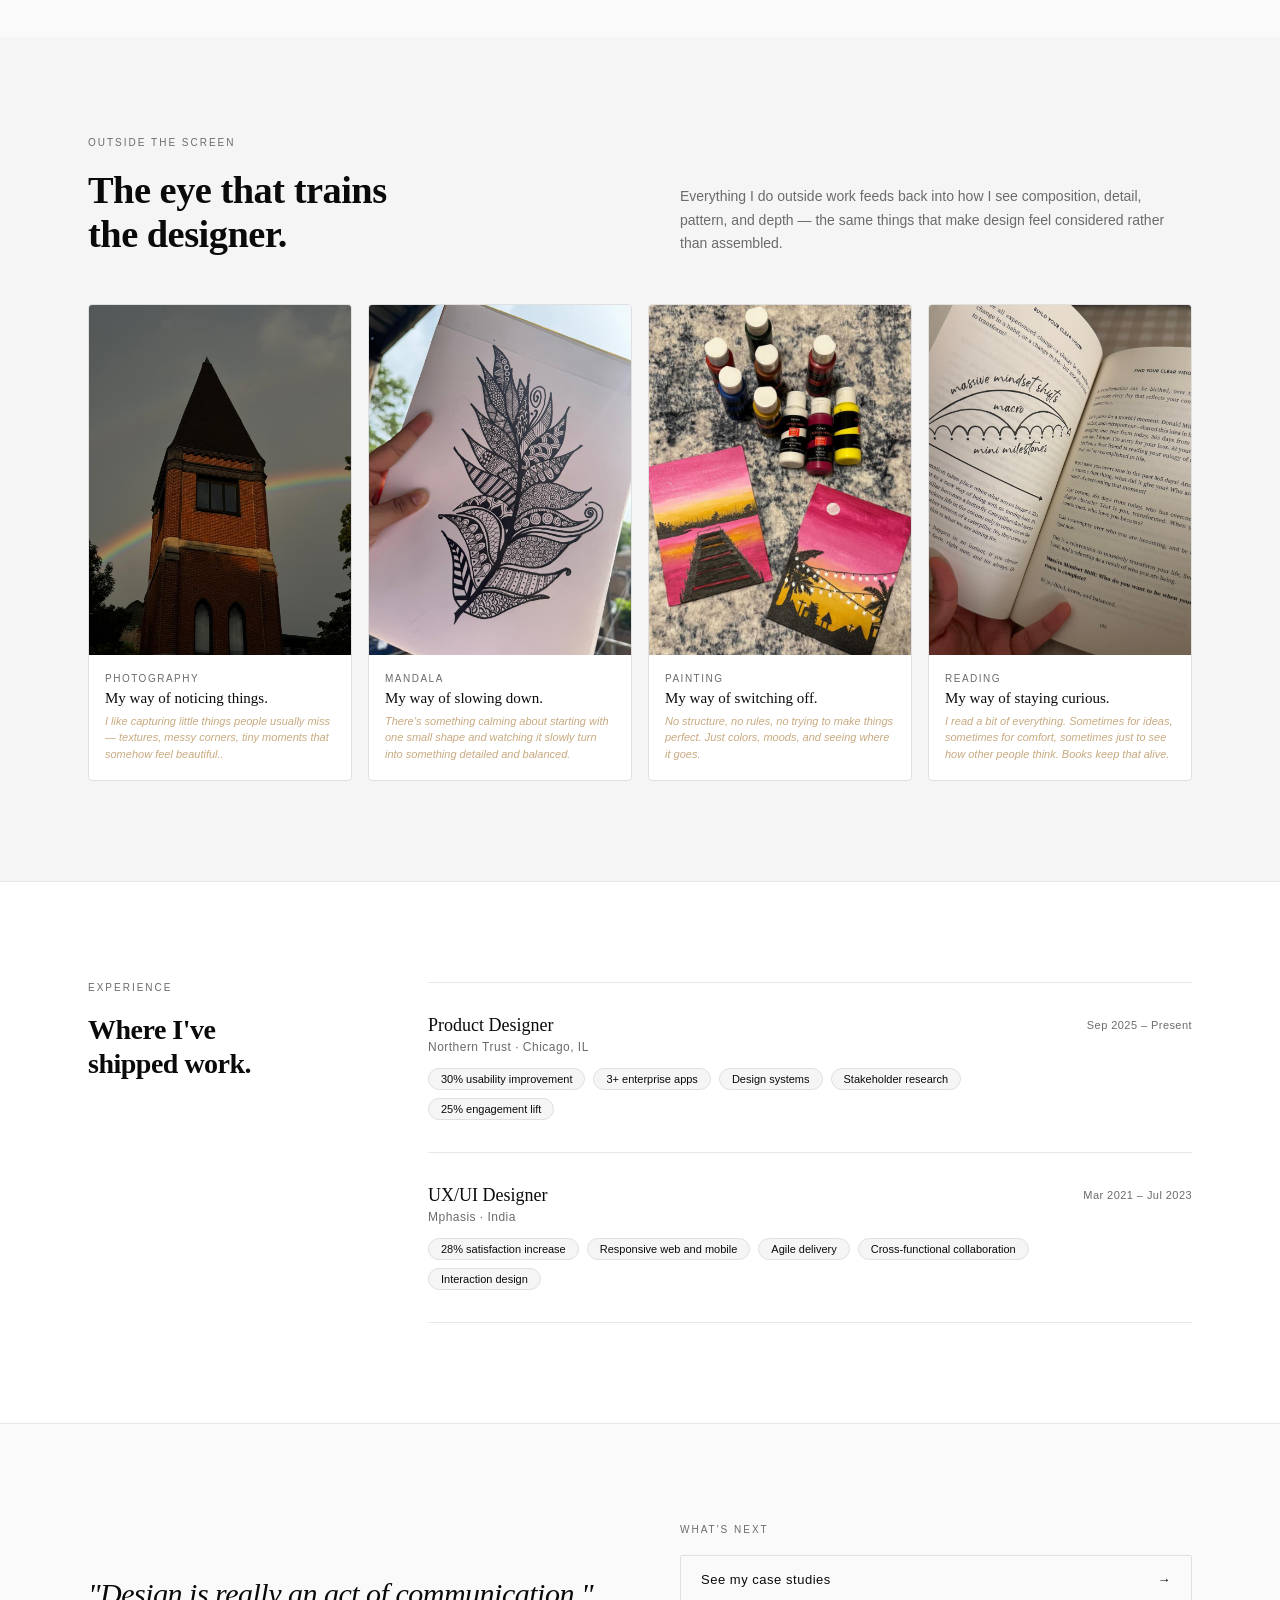
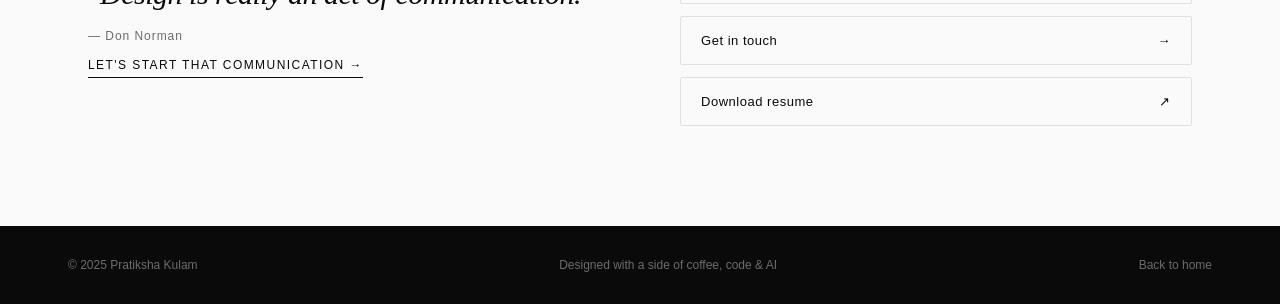
==== commit f030aad0: "Update about.html" ====
--- a/about.html
+++ b/about.html
@@ -644,10 +644,10 @@
           <div class="flip-card-back">
             <img src="me2.jpeg" alt="Pratiksha having fun" class="photo-img" />
             <!-- bubbles outside frame -->
-            <div class="bubble b1 received">Always moody ☁️</div>
-            <div class="bubble b2 sent">Coffee addict ☕</div>
-            <div class="bubble b3 received">Burger enthusiast 🍔</div>
-            <div class="bubble b4 sent">Funny by accident 😅</div>
+            <div class="bubble b1 received">Moment collector 📷</div>
+            <div class="bubble b2 sent">Espresso dependent ☕</div>
+            <div class="bubble b3 received">Serial burger explorer 🍔</div>
+            <div class="bubble b4 sent">Unintentionally hilarious 😄</div>
           </div>
 
         </div>
@@ -760,7 +760,7 @@
         </div>
       </div>
       <div class="outside-card">
-        <img src="reading.jpg" alt="Reading" class="outside-img" />
+        <img src="reading.jpeg" alt="Reading" class="outside-img" />
         <div class="outside-card-body">
           <p class="outside-card-tag">Reading</p>
           <p class="outside-card-title">My way of staying curious.</p>
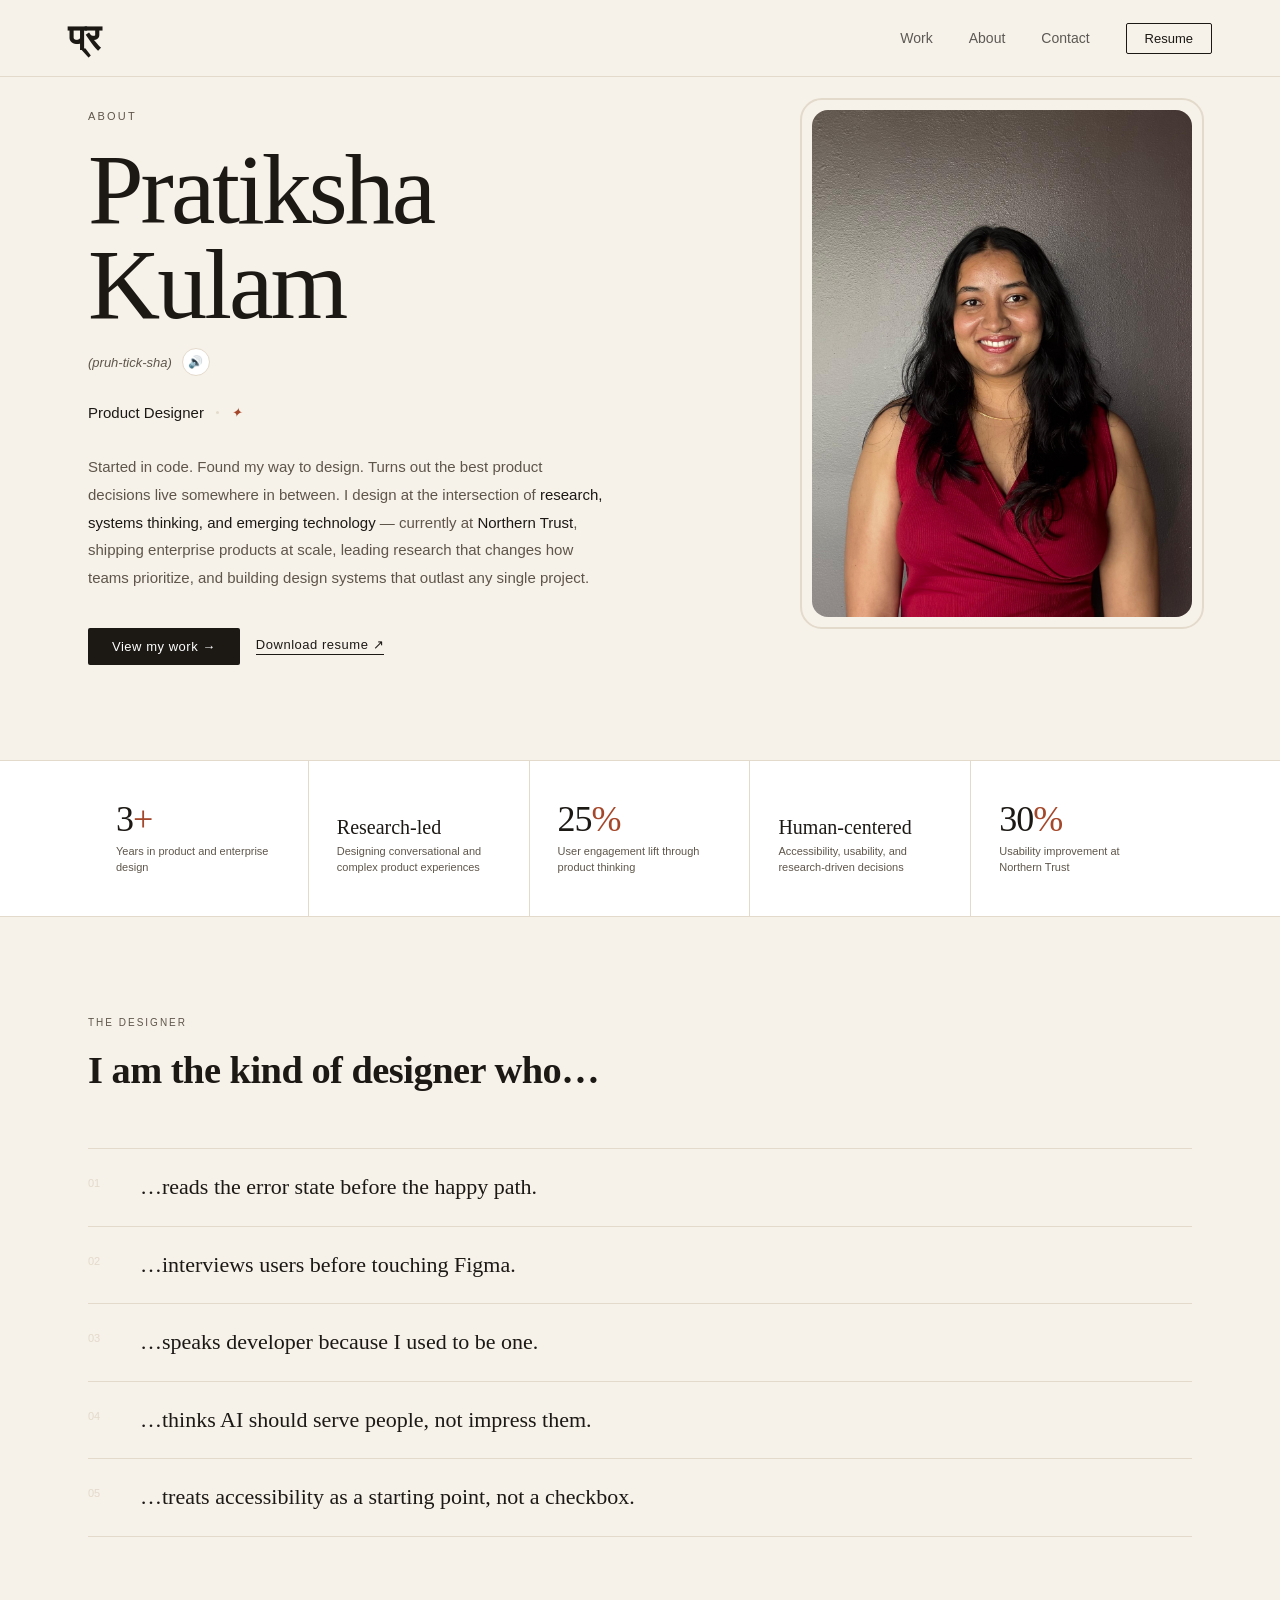
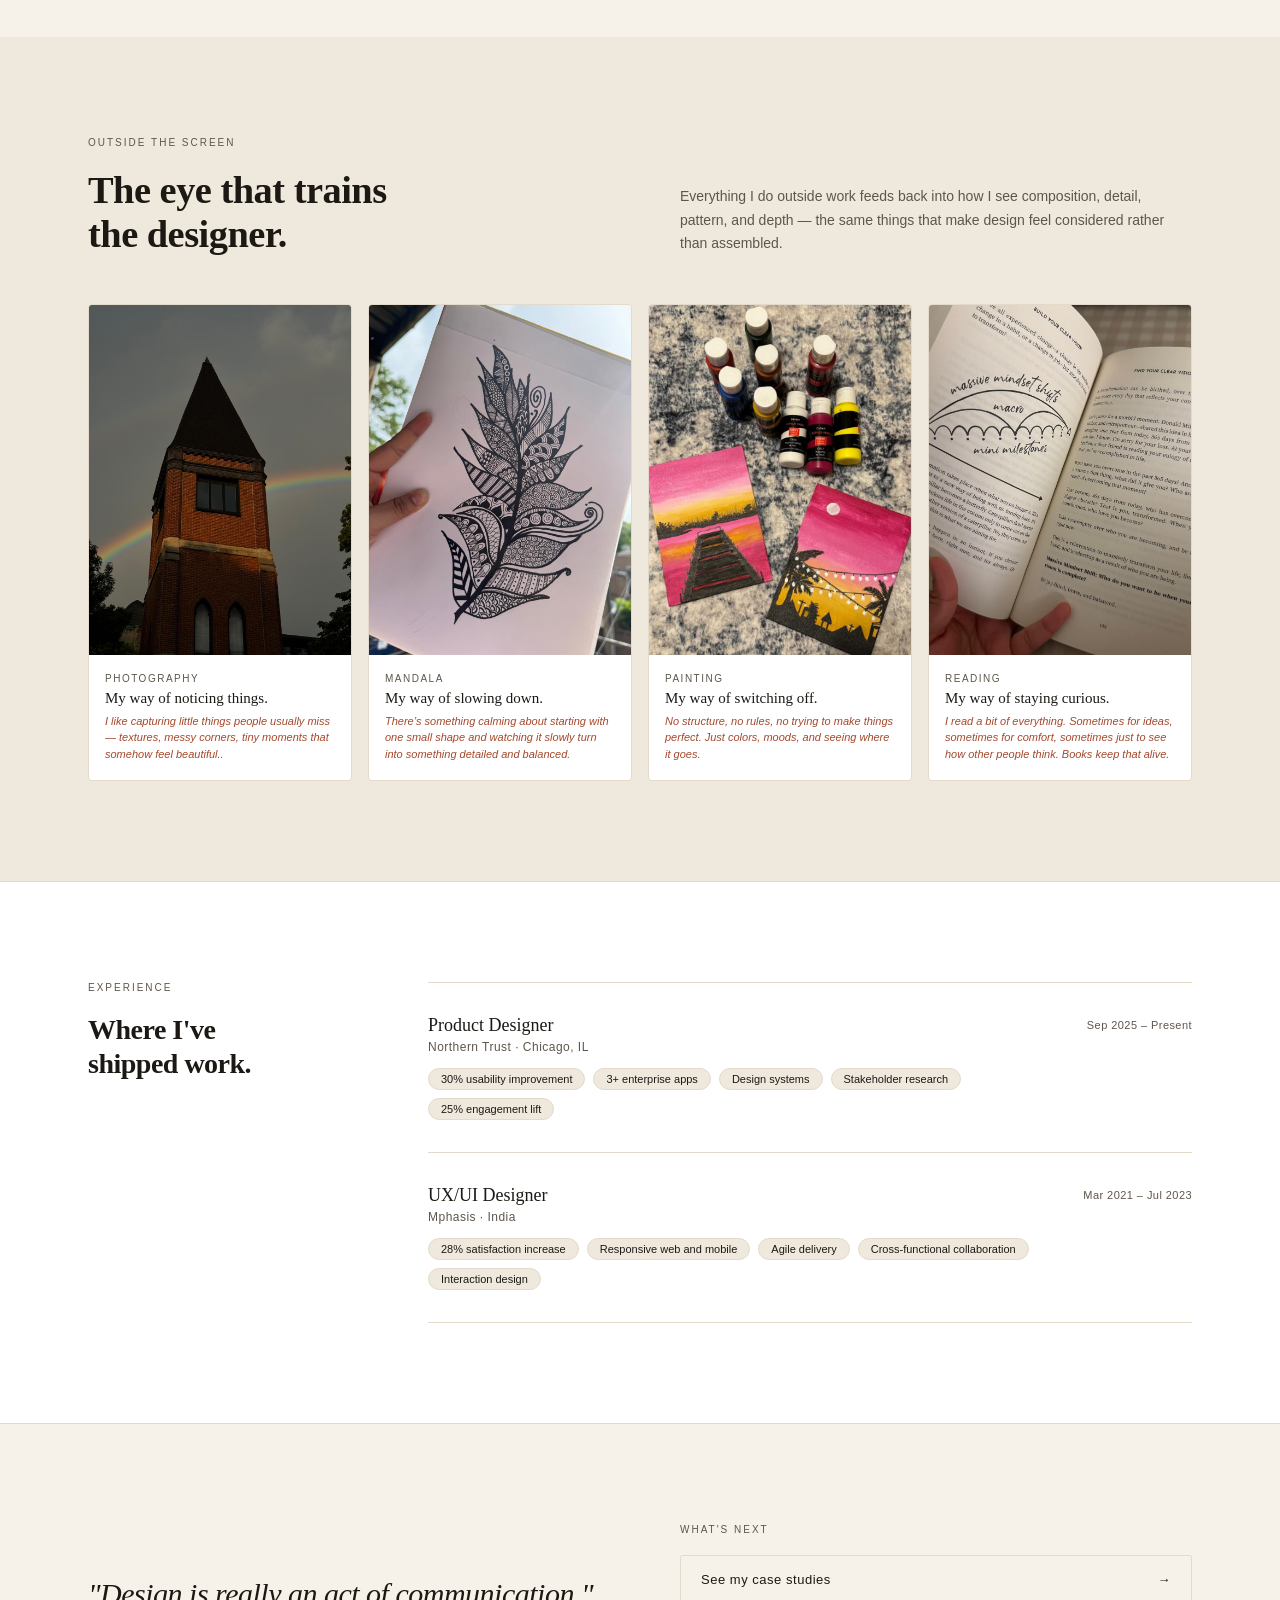
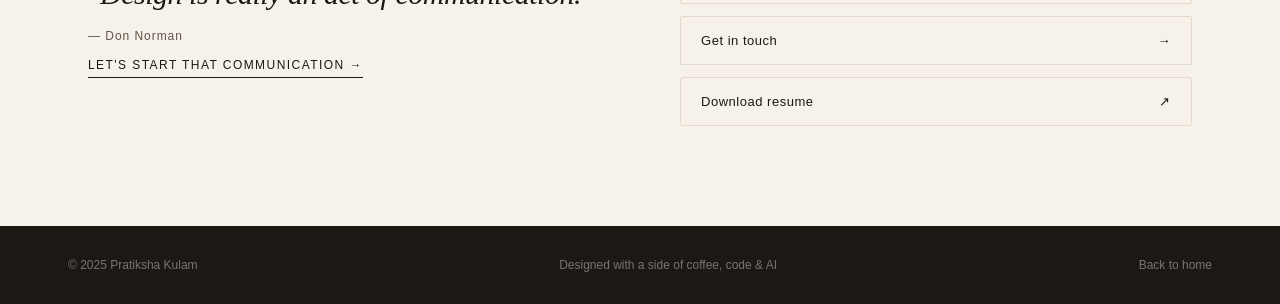
==== commit 7a66dbbb: "Add files via upload" ====
--- a/about.html
+++ b/about.html
@@ -8,14 +8,14 @@
     *, *::before, *::after { box-sizing: border-box; margin: 0; padding: 0; }
 
     :root {
-      --bg: #FAFAFA;
-      --black: #0A0A0A;
+      --bg: #F6F1E9;
+      --black: #1C1915;
       --white: #FFFFFF;
-      --gray-light: #F5F5F5;
-      --gray-mid: #E8E8E8;
-      --gray-text: #6B6B6B;
-      --gray-border: #E0E0E0;
-      --accent: #C8A97E;
+      --gray-light: #EFE8DD;
+      --gray-mid: #E3DACB;
+      --gray-text: #5E564B;
+      --gray-border: #E3DACB;
+      --accent: #A4472A;
       --font-heading: 'Georgia', 'Times New Roman', serif;
       --font-body: 'Helvetica Neue', Helvetica, Arial, sans-serif;
     }
@@ -38,7 +38,7 @@
       align-items: center;
       justify-content: space-between;
       padding: 20px 68px;
-      background: rgba(250,250,250,0.92);
+      background: rgba(246,241,233,0.92);
       backdrop-filter: blur(12px);
       border-bottom: 1px solid var(--gray-mid);
     }
@@ -187,7 +187,7 @@
     .photo-badge {
       position: absolute;
       bottom: 16px; left: 16px;
-      background: rgba(250,250,250,0.92);
+      background: rgba(246,241,233,0.92);
       backdrop-filter: blur(8px);
       padding: 7px 14px;
       font-size: 11px;
@@ -265,7 +265,7 @@
 
 /* received — gray, tail on left */
 .bubble.received {
-  background: #E8E8E8;
+  background: #E3DACB;
   color: var(--black);
   border-bottom-left-radius: 4px;
 }
@@ -274,7 +274,7 @@
   position: absolute;
   bottom: 0; left: -6px;
   width: 12px; height: 12px;
-  background: #E8E8E8;
+  background: #E3DACB;
   clip-path: polygon(100% 0, 100% 100%, 0 100%);
 }
 
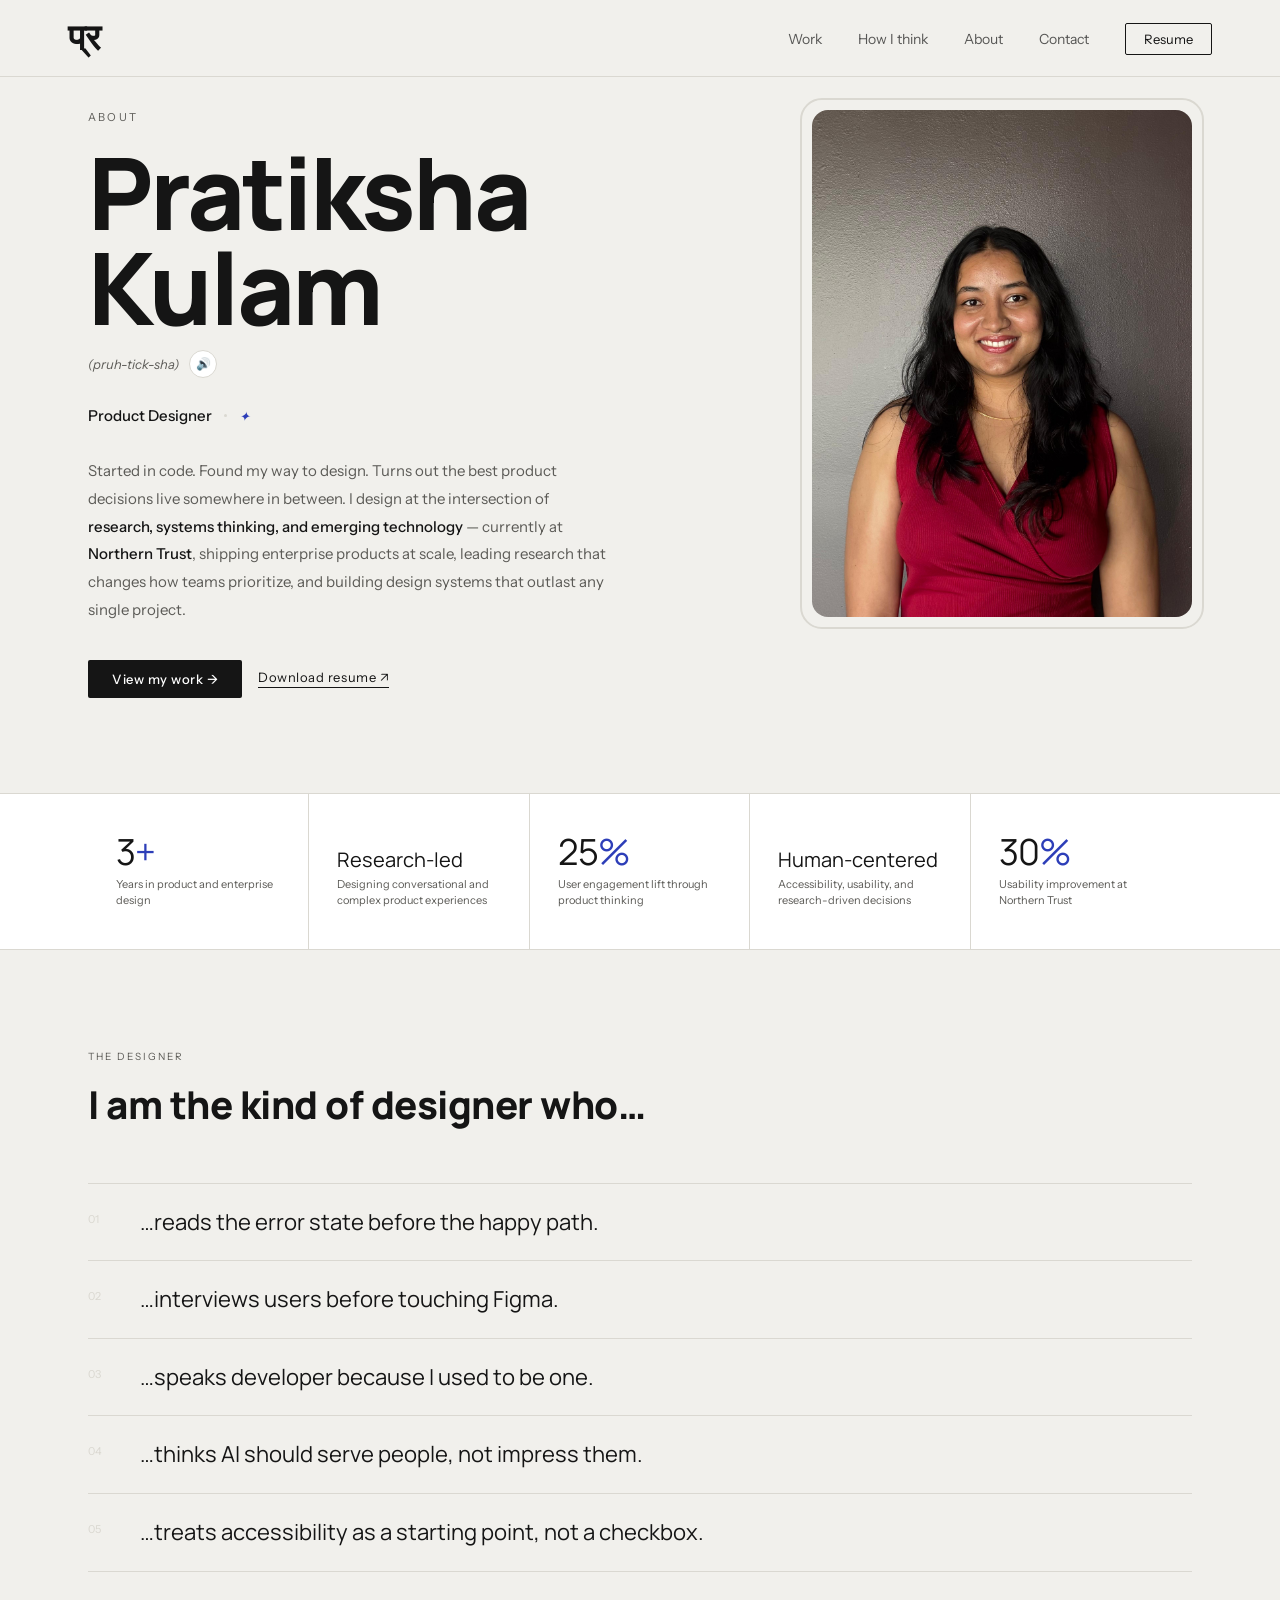
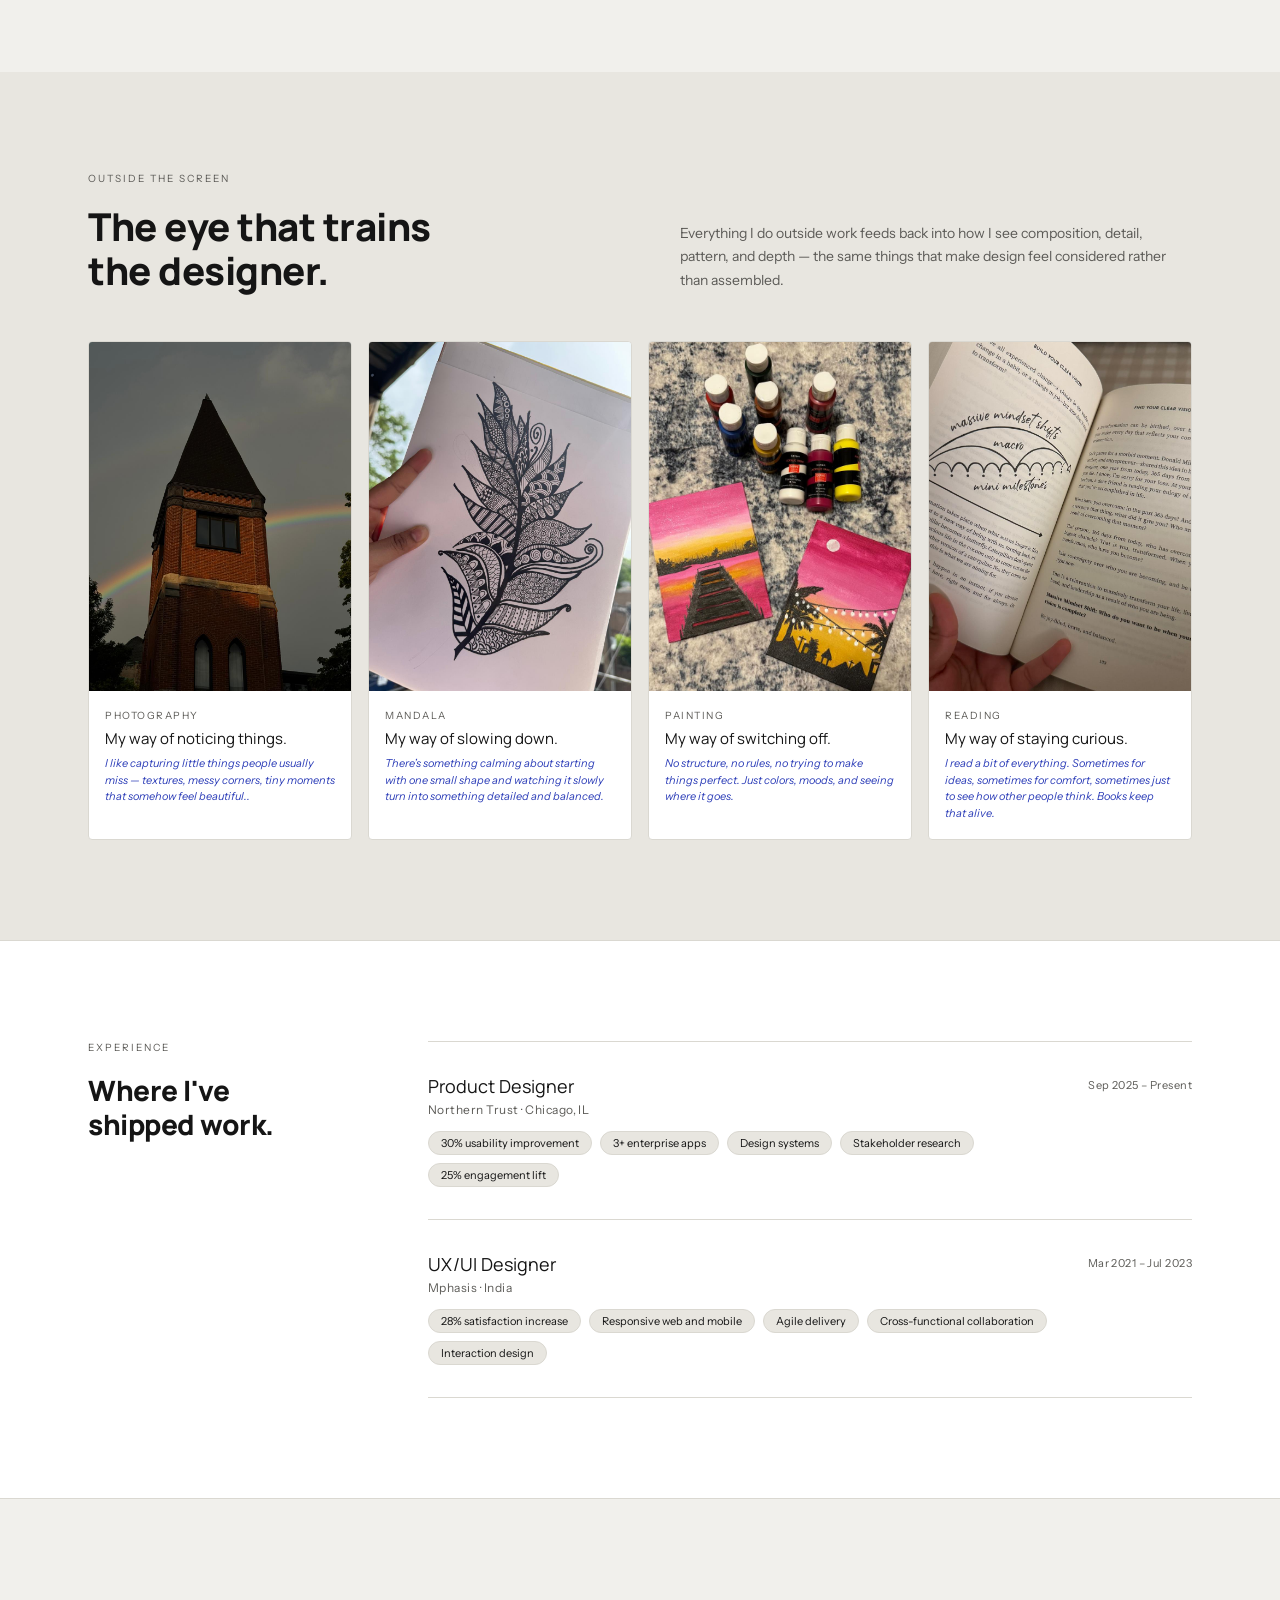
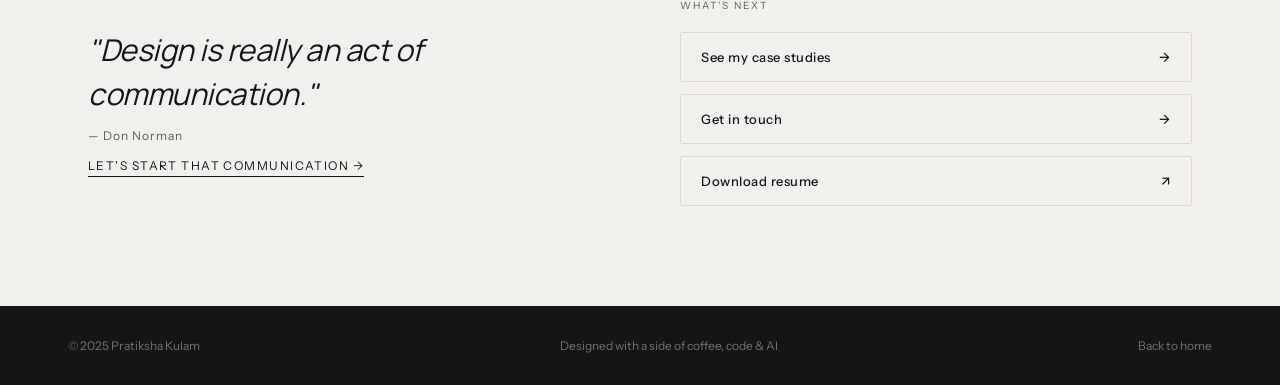
==== commit 2c318c18: "Add files via upload" ====
--- a/about.html
+++ b/about.html
@@ -8,16 +8,16 @@
     *, *::before, *::after { box-sizing: border-box; margin: 0; padding: 0; }
 
     :root {
-      --bg: #F6F1E9;
-      --black: #1C1915;
+      --bg: #F1F0EC;
+      --black: #151515;
       --white: #FFFFFF;
-      --gray-light: #EFE8DD;
-      --gray-mid: #E3DACB;
-      --gray-text: #5E564B;
-      --gray-border: #E3DACB;
-      --accent: #A4472A;
-      --font-heading: 'Georgia', 'Times New Roman', serif;
-      --font-body: 'Helvetica Neue', Helvetica, Arial, sans-serif;
+      --gray-light: #E8E6E0;
+      --gray-mid: #DAD8D1;
+      --gray-text: #5C5B57;
+      --gray-border: #DAD8D1;
+      --accent: #2D3EB8;
+      --font-heading: 'Manrope', ui-sans-serif, system-ui, sans-serif;
+      --font-body: 'Instrument Sans', ui-sans-serif, system-ui, sans-serif;
     }
 
     html { scroll-behavior: smooth; }
@@ -38,7 +38,7 @@
       align-items: center;
       justify-content: space-between;
       padding: 20px 68px;
-      background: rgba(246,241,233,0.92);
+      background: rgba(241,240,236,0.92);
       backdrop-filter: blur(12px);
       border-bottom: 1px solid var(--gray-mid);
     }
@@ -187,7 +187,7 @@
     .photo-badge {
       position: absolute;
       bottom: 16px; left: 16px;
-      background: rgba(246,241,233,0.92);
+      background: rgba(241,240,236,0.92);
       backdrop-filter: blur(8px);
       padding: 7px 14px;
       font-size: 11px;
@@ -265,7 +265,7 @@
 
 /* received — gray, tail on left */
 .bubble.received {
-  background: #E3DACB;
+  background: #DAD8D1;
   color: var(--black);
   border-bottom-left-radius: 4px;
 }
@@ -274,7 +274,7 @@
   position: absolute;
   bottom: 0; left: -6px;
   width: 12px; height: 12px;
-  background: #E3DACB;
+  background: #DAD8D1;
   clip-path: polygon(100% 0, 100% 100%, 0 100%);
 }
 
@@ -596,6 +596,16 @@
       footer { padding: 24px; flex-direction: column; gap: 8px; text-align: center; }
     }
   </style>
+  <link rel="stylesheet" href="motion.css">
+<link rel="preconnect" href="https://fonts.googleapis.com"><link rel="preconnect" href="https://fonts.gstatic.com" crossorigin><link href="https://fonts.googleapis.com/css2?family=Manrope:wght@600;700;800&family=Instrument+Sans:wght@400;500;600&family=Caveat:wght@500;600&display=swap" rel="stylesheet">
+<style>
+  /* landing-page design system overrides */
+  body { font-size: 17px; -webkit-font-smoothing: antialiased; --m-accent: var(--accent); }
+  h1, h2, h3, h4 { font-weight: 800 !important; letter-spacing: -0.03em; }
+  h3, h4 { font-weight: 700 !important; letter-spacing: -0.02em; }
+  h1 em, h2 em, h3 em, h4 em, .hero-title em { font-style: normal; color: var(--accent); }
+  nav [class*="logo"] { font-family: Georgia, serif !important; }
+</style>
 </head>
 <body>
 
@@ -603,9 +613,10 @@
   <a class="nav-logo" href="index.html">प्र</a>
   <ul class="nav-links">
     <li><a href="index.html#work">Work</a></li>
+    <li><a href="index.html#think">How I think</a></li>
     <li><a href="about.html">About</a></li>
     <li><a href="index.html#contact">Contact</a></li>
-    <li><a href="resume.pdf" class="nav-resume">Resume</a></li>
+    <li><a href="resume.pdf" class="nav-resume" data-magnetic>Resume</a></li>
   </ul>
 </nav>
 
@@ -860,5 +871,6 @@
     }
   });
 </script>
+<script src="motion.js"></script>
 </body>
 </html>
--- a/motion.css
+++ b/motion.css
@@ -0,0 +1,74 @@
+/* motion.css — shared animation + interaction layer (used on every page with motion.js).
+   Everything here is progressive: without JS or with reduced motion, content is fully visible. */
+
+:root {
+  --m-accent: #A4472A;
+  --m-ease: cubic-bezier(.2, .7, .1, 1);
+}
+
+/* ── Scroll progress ── */
+.m-progress { position: fixed; inset: 0 0 auto 0; height: 3px; z-index: 300; pointer-events: none; }
+.m-progress span { display: block; height: 100%; width: 100%; background: var(--project, var(--m-accent)); transform-origin: 0 50%; transform: scaleX(0); }
+
+/* ── Custom cursor (fine pointers only; added by JS) ── */
+.m-cursor, .m-cursor-dot { position: fixed; top: 0; left: 0; pointer-events: none; z-index: 400; border-radius: 50%; will-change: transform; }
+.m-cursor-dot { width: 6px; height: 6px; margin: -3px 0 0 -3px; background: var(--project, var(--m-accent)); }
+.m-cursor { width: 36px; height: 36px; margin: -18px 0 0 -18px; border: 1px solid color-mix(in srgb, var(--project, var(--m-accent)) 60%, transparent);
+  display: flex; align-items: center; justify-content: center;
+  transition: width .35s var(--m-ease), height .35s var(--m-ease), margin .35s var(--m-ease), background .35s, border-color .35s, opacity .3s; }
+.m-cursor b { font: 600 11px/1 "Helvetica Neue", Helvetica, Arial, sans-serif; letter-spacing: .06em; color: #fff; opacity: 0; transition: opacity .2s; text-transform: uppercase; white-space: nowrap; }
+.m-cursor.is-link { width: 56px; height: 56px; margin: -28px 0 0 -28px; background: color-mix(in srgb, var(--project, var(--m-accent)) 12%, transparent); }
+.m-cursor.is-label { width: 84px; height: 84px; margin: -42px 0 0 -42px; background: var(--project, var(--m-accent)); border-color: transparent; }
+.m-cursor.is-label b { opacity: 1; }
+.m-cursor.is-hidden, .m-cursor-dot.is-hidden { opacity: 0; }
+html.m-has-cursor, html.m-has-cursor a, html.m-has-cursor button { cursor: none; }
+html.m-has-cursor input, html.m-has-cursor textarea { cursor: auto; }
+
+/* ── Reveal primitives ── */
+.m-js [data-reveal] { opacity: 0; transform: translateY(28px); transition: opacity .9s var(--m-ease), transform .9s var(--m-ease); transition-delay: var(--d, 0s); }
+.m-js [data-reveal="fade"] { transform: none; }
+.m-js [data-reveal="left"] { transform: translateX(-36px); }
+.m-js [data-reveal="scale"] { transform: scale(.94); }
+.m-js [data-reveal="clip"] { opacity: 1; transform: none; clip-path: inset(18% 8% 18% 8% round 14px); transition: clip-path 1.3s var(--m-ease); }
+.m-js [data-reveal].in { opacity: 1; transform: none; }
+.m-js [data-reveal="clip"].in { clip-path: inset(0 0 0 0 round 6px); }
+
+/* split-word headlines */
+.m-word { display: inline-block; overflow: hidden; vertical-align: top; padding-bottom: .08em; margin-bottom: -.08em; }
+.m-word > span { display: inline-block; transform: translateY(105%); transition: transform 1s var(--m-ease); transition-delay: calc(var(--i) * 55ms); }
+.in .m-word > span, .m-word.in > span { transform: none; }
+
+/* highlight sweep */
+mark.sweep { background: linear-gradient(transparent 58%, color-mix(in srgb, var(--project, var(--m-accent)) 26%, transparent) 58%) no-repeat 0 0 / 0% 100%; color: inherit; transition: background-size 1.2s var(--m-ease) .2s; padding: 0 2px; }
+mark.sweep.in, .in mark.sweep { background-size: 100% 100%; }
+
+/* animated bars: style="--v: 0.6" */
+.m-bar { transform-origin: 0 50%; transform: scaleX(0); transition: transform 1.2s var(--m-ease); transition-delay: var(--d, 0s); }
+.in .m-bar, .m-bar.in { transform: scaleX(var(--v, 1)); }
+.m-bar-y { transform-origin: 50% 100%; transform: scaleY(0); transition: transform 1.1s var(--m-ease); transition-delay: var(--d, 0s); }
+.in .m-bar-y, .m-bar-y.in { transform: scaleY(var(--v, 1)); }
+
+/* tilt + magnetic need smooth return */
+[data-tilt] { transform-style: preserve-3d; transition: transform .5s var(--m-ease), box-shadow .5s; will-change: transform; }
+[data-tilt].is-tilting { transition: transform .08s linear, box-shadow .3s; }
+[data-magnetic] { transition: transform .45s var(--m-ease); will-change: transform; }
+[data-magnetic].is-pulling { transition: transform .12s linear; }
+
+/* marquee */
+.m-marquee { overflow: hidden; white-space: nowrap; mask-image: linear-gradient(90deg, transparent, #000 8%, #000 92%, transparent); }
+.m-marquee__track { display: inline-flex; gap: 48px; animation: m-marquee var(--speed, 40s) linear infinite; }
+.m-marquee:hover .m-marquee__track { animation-play-state: paused; }
+@keyframes m-marquee { to { transform: translateX(-50%); } }
+
+/* gentle float */
+@keyframes m-float { 0%, 100% { transform: translate3d(0, 0, 0) rotate(0); } 50% { transform: translate3d(0, -14px, 0) rotate(3deg); } }
+
+@media (prefers-reduced-motion: reduce) {
+  .m-js [data-reveal], .m-js [data-reveal="clip"] { opacity: 1; transform: none; clip-path: none; transition: none; }
+  .m-word > span { transform: none; transition: none; }
+  mark.sweep { background-size: 100% 100%; transition: none; }
+  .m-bar { transform: scaleX(var(--v, 1)); transition: none; }
+  .m-bar-y { transform: scaleY(var(--v, 1)); transition: none; }
+  .m-marquee__track { animation: none; }
+  .m-progress { display: none; }
+}
